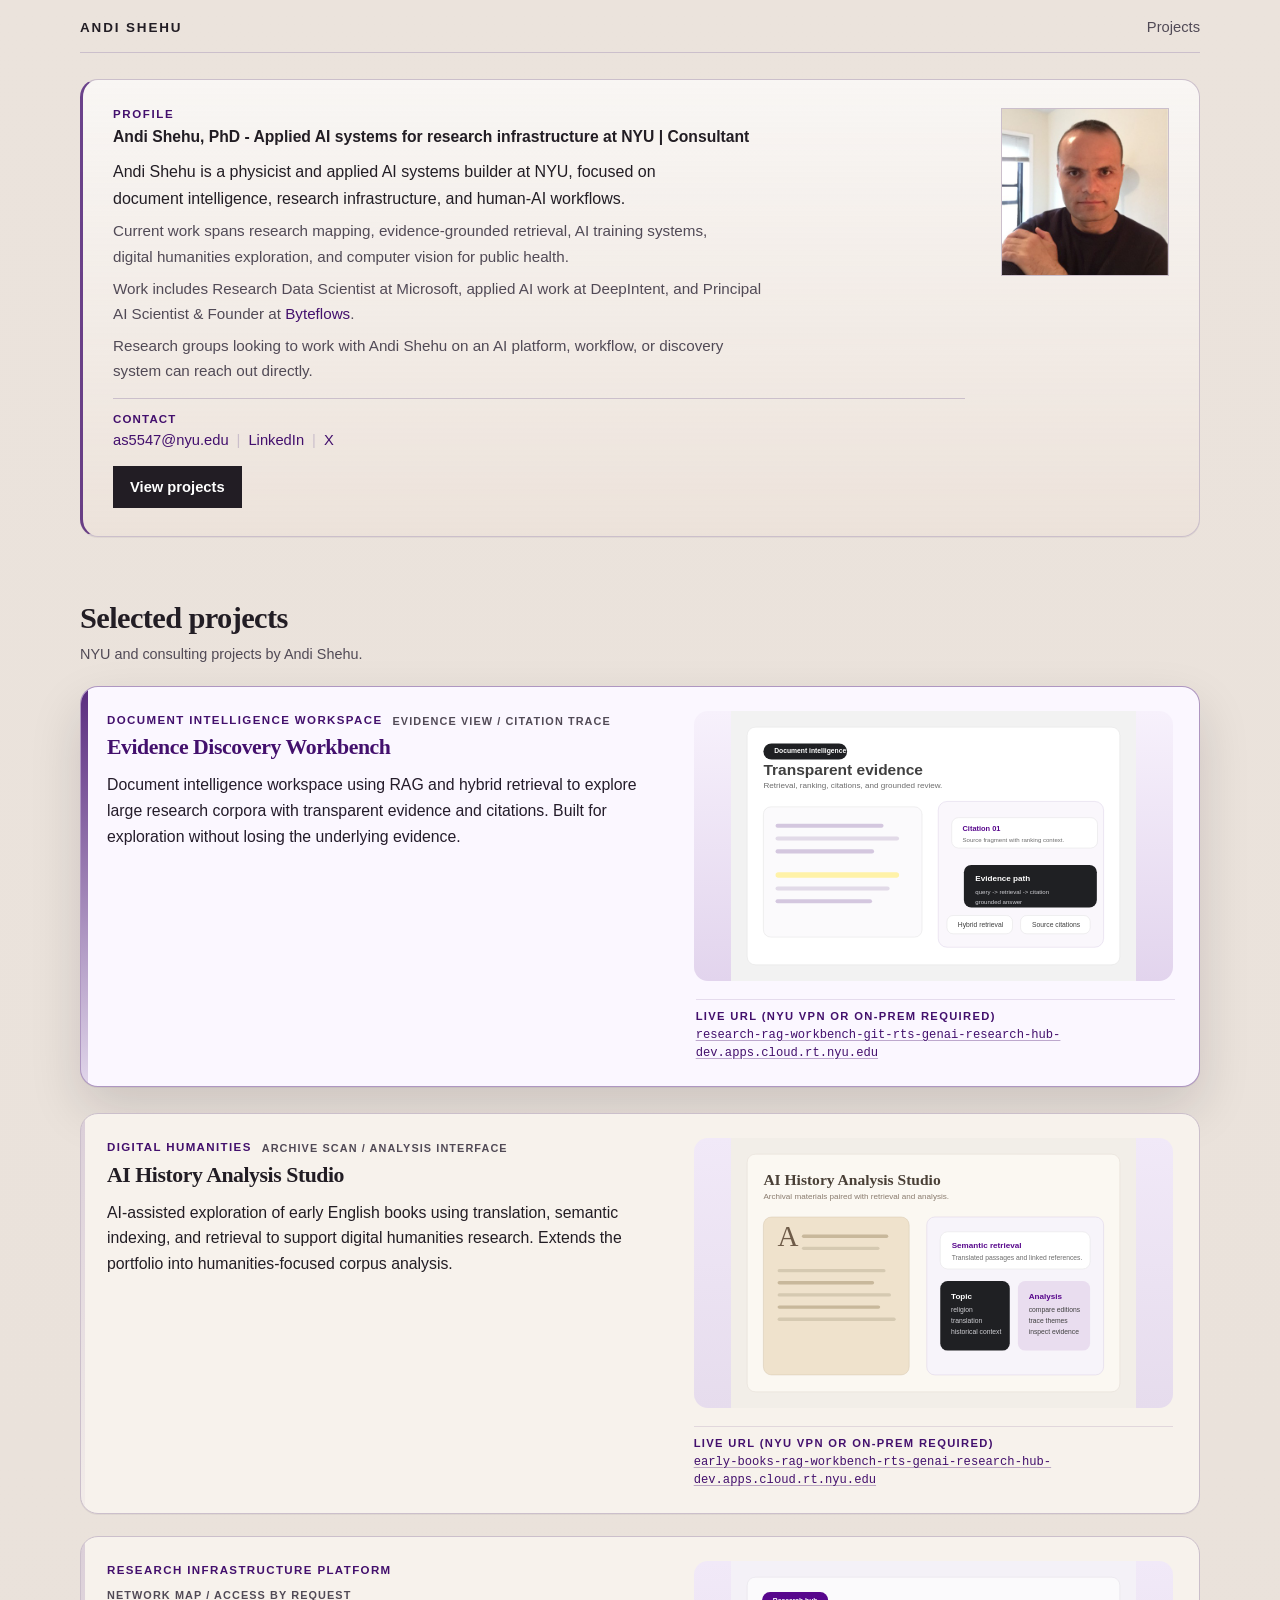
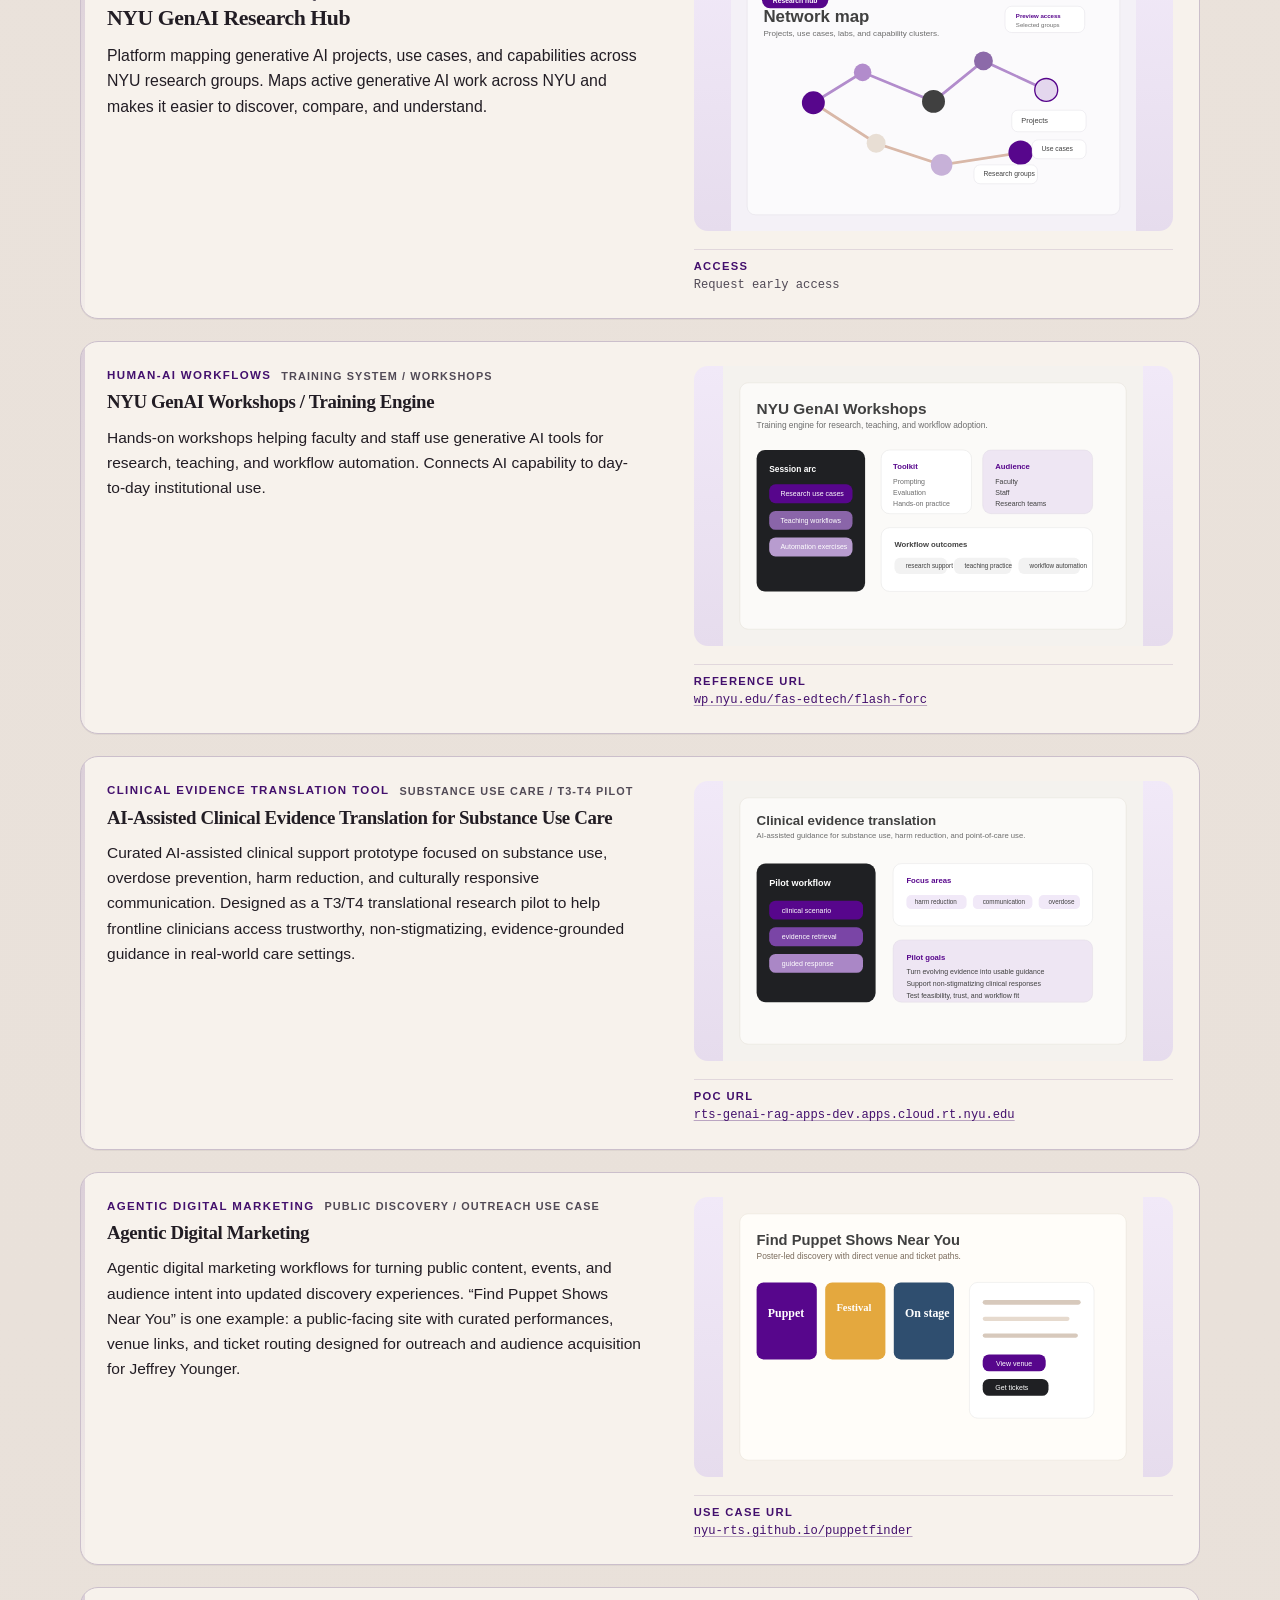
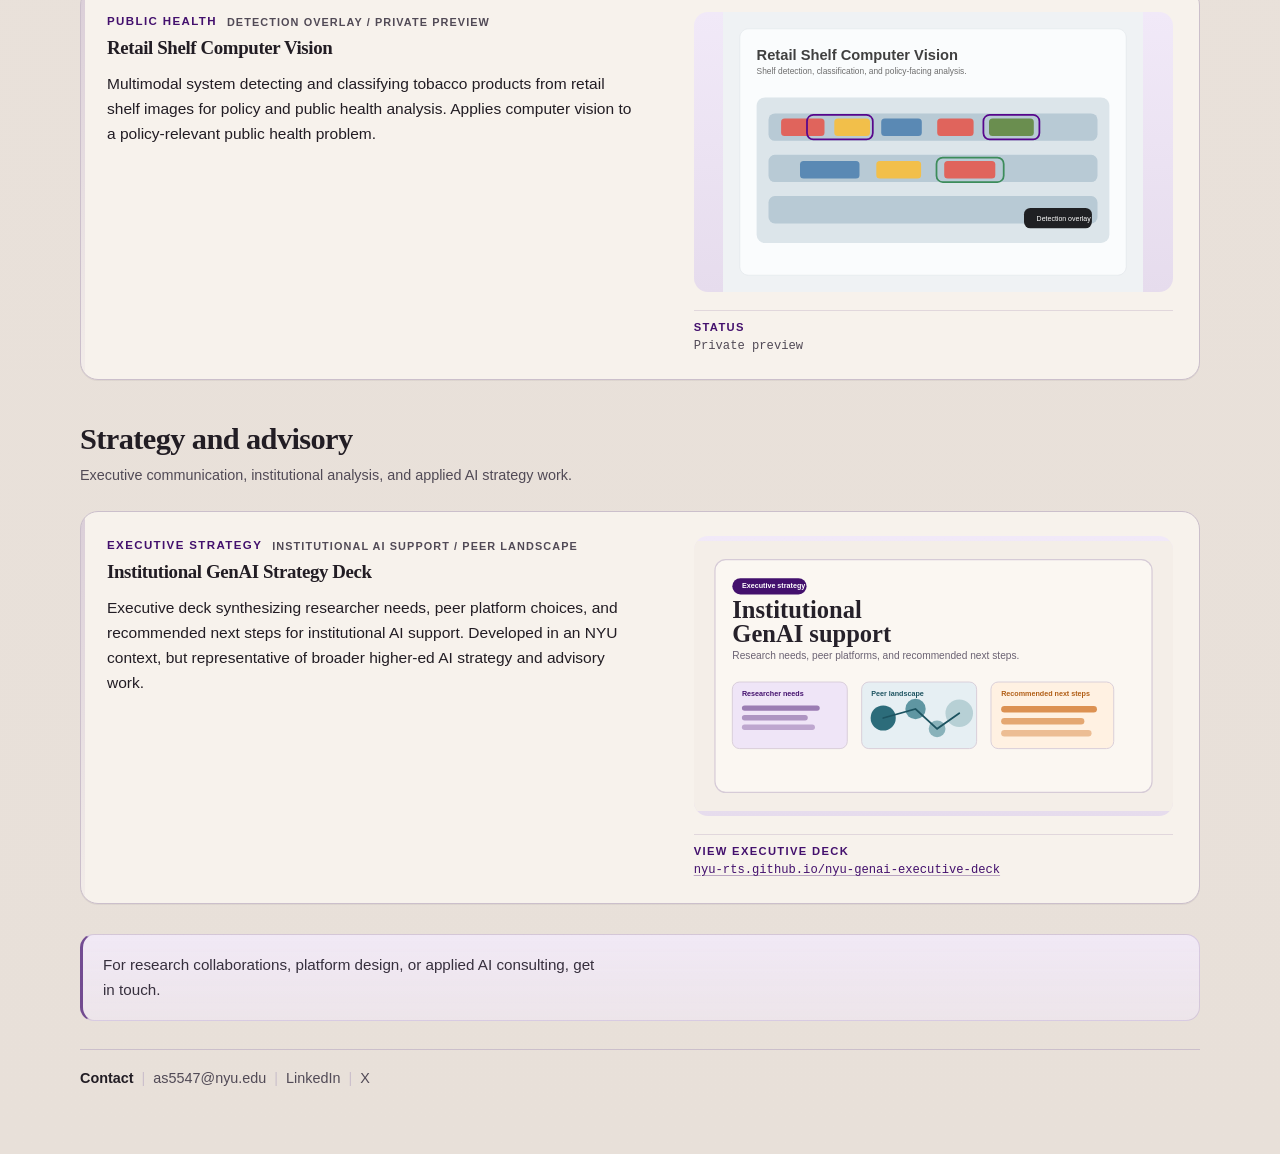
==== index.html @ 892af913 "Shorten clinical evidence project title" ====
<!DOCTYPE html>
<html lang="en">
  <head>
    <meta charset="UTF-8" />
    <meta name="viewport" content="width=device-width, initial-scale=1.0" />
    <title>Andi Shehu, PhD | NYU Applied AI Systems and Research Infrastructure</title>
    <meta name="author" content="Andi Shehu" />
    <meta name="robots" content="index,follow,max-image-preview:large" />
    <meta
      name="description"
      content="Andi Shehu, PhD is an applied AI systems builder at NYU. Explore Andi Shehu's work in research infrastructure, document intelligence, human-AI workflows, and AI consulting."
    />
    <link rel="canonical" href="https://nyu-rts.github.io/andi-shehu-portfolio/" />
    <meta property="og:type" content="website" />
    <meta property="og:site_name" content="Andi Shehu" />
    <meta
      property="og:title"
      content="Andi Shehu, PhD | NYU Applied AI Systems and Research Infrastructure"
    />
    <meta
      property="og:description"
      content="Andi Shehu's NYU applied AI work spans research infrastructure, document intelligence, research platforms, and human-AI workflows."
    />
    <meta property="og:url" content="https://nyu-rts.github.io/andi-shehu-portfolio/" />
    <meta
      property="og:image"
      content="https://nyu-rts.github.io/andi-shehu-portfolio/og-image.svg"
    />
    <meta
      property="og:image:alt"
      content="Andi Shehu, PhD portfolio and NYU applied AI systems profile"
    />
    <meta name="twitter:card" content="summary_large_image" />
    <meta
      name="twitter:title"
      content="Andi Shehu, PhD | NYU Applied AI Systems and Research Infrastructure"
    />
    <meta
      name="twitter:description"
      content="Andi Shehu's NYU applied AI work spans research infrastructure, document intelligence, research platforms, and human-AI workflows."
    />
    <meta
      name="twitter:image"
      content="https://nyu-rts.github.io/andi-shehu-portfolio/og-image.svg"
    />
    <meta name="twitter:creator" content="@andeon_x" />
    <meta name="theme-color" content="#57068c" />
    <link rel="me" href="https://www.linkedin.com/in/andi-shehu/" />
    <link rel="me" href="https://x.com/andeon_x" />
    <link rel="me" href="https://www.byteflows.com/" />
    <script type="application/ld+json">
      {
        "@context": "https://schema.org",
        "@graph": [
          {
            "@type": "WebSite",
            "@id": "https://nyu-rts.github.io/andi-shehu-portfolio/#website",
            "url": "https://nyu-rts.github.io/andi-shehu-portfolio/",
            "name": "Andi Shehu",
            "publisher": {
              "@id": "https://nyu-rts.github.io/andi-shehu-portfolio/#person"
            }
          },
          {
            "@type": "Person",
            "@id": "https://nyu-rts.github.io/andi-shehu-portfolio/#person",
            "name": "Andi Shehu",
            "alternateName": "Andi Shehu, PhD",
            "givenName": "Andi",
            "familyName": "Shehu",
            "honorificSuffix": "PhD",
            "url": "https://nyu-rts.github.io/andi-shehu-portfolio/",
            "image": "https://nyu-rts.github.io/andi-shehu-portfolio/ashehu_pic.jpeg",
            "email": "mailto:as5547@nyu.edu",
            "jobTitle": "Applied AI systems consultant",
            "description": "Andi Shehu is an applied AI systems builder at NYU working on document intelligence, research infrastructure, human-AI workflows, and consulting for research teams.",
            "affiliation": {
              "@type": "Organization",
              "name": "New York University",
              "url": "https://www.nyu.edu/"
            },
            "worksFor": {
              "@type": "Organization",
              "name": "Byteflows",
              "url": "https://www.byteflows.com/"
            },
            "sameAs": [
              "https://www.linkedin.com/in/andi-shehu/",
              "https://x.com/andeon_x",
              "https://www.byteflows.com/"
            ],
            "knowsAbout": [
              "Applied AI systems",
              "Document intelligence",
              "Research infrastructure",
              "Human-AI workflows",
              "Retrieval-augmented generation",
              "Computer vision"
            ]
          }
        ]
      }
    </script>
    <link rel="stylesheet" href="./styles.css" />
    <script src="./script.js" defer></script>
  </head>
  <body>
    <div class="page-shell">
      <header class="site-header">
        <a class="brand" href="#top">Andi Shehu</a>
        <nav class="site-nav" aria-label="Primary">
          <a href="#projects">Projects</a>
        </nav>
      </header>

      <main id="top">
        <section class="intro">
          <div class="intro-layout">
            <div class="hero-copy">
              <p class="intro-kicker">Profile</p>
              <h1 class="page-name">Andi Shehu, PhD - Applied AI systems for research infrastructure at NYU | Consultant</h1>
              <p class="hero-text">
                Andi Shehu is a physicist and applied AI systems builder at
                NYU, focused on document intelligence, research infrastructure,
                and human-AI workflows.
              </p>
              <p class="hero-note">
                Current work spans research mapping, evidence-grounded
                retrieval, AI training systems, digital humanities exploration,
                and computer vision for public health.
              </p>
              <p class="hero-note hero-note-extended">
                Work includes Research Data Scientist at Microsoft, applied AI
                work at DeepIntent, and Principal AI Scientist & Founder at
                <a href="https://www.byteflows.com/" target="_blank" rel="noreferrer"
                  >Byteflows</a
                >.
              </p>
              <p class="hero-note hero-note-extended">
                Research groups looking to work with Andi Shehu on an AI
                platform, workflow, or discovery system can reach out directly.
              </p>
              <div class="contact-block">
                <p class="contact-label">Contact</p>
                <p class="contact-line">
                  <a href="mailto:as5547@nyu.edu">as5547@nyu.edu</a>
                  <span class="contact-separator">|</span>
                  <a href="https://www.linkedin.com/in/andi-shehu/" target="_blank" rel="noreferrer"
                    >LinkedIn</a
                  >
                  <span class="contact-separator">|</span>
                  <a href="https://x.com/andeon_x" target="_blank" rel="noreferrer">X</a>
                </p>
              </div>
              <div class="hero-actions">
                <a class="button button-primary" href="#projects">View projects</a>
              </div>
            </div>

            <figure class="intro-media">
              <img class="headshot" src="./ashehu_pic.jpeg" alt="Portrait of Andi Shehu" />
            </figure>
          </div>
        </section>

        <section class="section" id="projects">
          <div class="section-heading">
            <h2 class="section-title">Selected projects</h2>
            <p class="section-note">
              NYU and consulting projects by Andi Shehu.
            </p>
          </div>

          <div class="project-showcase">
            <article class="project-card project-card-featured">
              <figure class="project-media">
                <img
                  src="./project-visuals/evidence-workbench.svg?v=2"
                  alt="Abstract citation and evidence interface representing the Evidence Discovery Workbench"
                />
              </figure>
              <div class="project-copy">
                <div class="project-meta">
                  <div class="project-meta-line">
                    <p class="project-type">Document intelligence workspace</p>
                    <p class="project-visual-label">Evidence view / citation trace</p>
                  </div>
                  <h3 class="project-name">Evidence Discovery Workbench</h3>
                </div>
                <div class="project-content">
                  <p class="project-summary">
                    Document intelligence workspace using RAG and hybrid retrieval
                    to explore large research corpora with transparent evidence
                    and citations. Built for exploration without losing the
                    underlying evidence.
                  </p>
                </div>
              </div>
              <div class="project-links">
                <p class="project-url-label">Live URL (NYU VPN or on-prem required)</p>
                <a
                  class="project-url"
                  href="https://research-rag-workbench-git-rts-genai-research-hub-dev.apps.cloud.rt.nyu.edu/"
                  target="_blank"
                  rel="noreferrer"
                  >research-rag-workbench-git-rts-genai-research-hub-dev.apps.cloud.rt.nyu.edu</a
                >
              </div>
            </article>

            <article class="project-card project-card-featured">
              <figure class="project-media">
                <img
                  src="./project-visuals/history-analysis.svg"
                  alt="Abstract archival page and analysis interface representing the AI History Analysis Studio"
                />
              </figure>
              <div class="project-copy">
                <div class="project-meta">
                  <div class="project-meta-line">
                    <p class="project-type">Digital humanities</p>
                    <p class="project-visual-label">Archive scan / analysis interface</p>
                  </div>
                  <h3 class="project-name">AI History Analysis Studio</h3>
                </div>
                <div class="project-content">
                  <p class="project-summary">
                    AI-assisted exploration of early English books using
                    translation, semantic indexing, and retrieval to support
                    digital humanities research. Extends the portfolio into
                    humanities-focused corpus analysis.
                  </p>
                </div>
              </div>
              <div class="project-links">
                <p class="project-url-label">Live URL (NYU VPN or on-prem required)</p>
                <a
                  class="project-url"
                  href="https://early-books-rag-workbench-rts-genai-research-hub-dev.apps.cloud.rt.nyu.edu/"
                  target="_blank"
                  rel="noreferrer"
                  >early-books-rag-workbench-rts-genai-research-hub-dev.apps.cloud.rt.nyu.edu</a
                >
              </div>
            </article>

            <article class="project-card project-card-featured">
              <figure class="project-media">
                <img
                  src="./project-visuals/genai-hub.svg?v=3"
                  alt="Abstract network map representing the NYU GenAI Research Hub"
                />
              </figure>
              <div class="project-copy">
                <div class="project-meta">
                  <div class="project-meta-line">
                    <p class="project-type">Research infrastructure platform</p>
                    <p class="project-visual-label">Network map / access by request</p>
                  </div>
                  <h3 class="project-name">NYU GenAI Research Hub</h3>
                </div>
                <div class="project-content">
                  <p class="project-summary">
                    Platform mapping generative AI projects, use cases, and
                    capabilities across NYU research groups. Maps active
                    generative AI work across NYU and makes it easier to
                    discover, compare, and understand.
                  </p>
                </div>
              </div>
              <div class="project-links">
                <p class="project-url-label">Access</p>
                <span class="project-url project-url-muted">Request early access</span>
              </div>
            </article>
          </div>

          <div class="project-list-secondary">
            <article class="project-card project-card-secondary">
              <figure class="project-media">
                <img
                  src="./project-visuals/workshops-training.svg"
                  alt="Abstract workshop planning board representing the NYU GenAI Workshops and Training Engine"
                />
              </figure>
              <div class="project-copy">
                <div class="project-meta">
                  <div class="project-meta-line">
                    <p class="project-type">Human-AI workflows</p>
                    <p class="project-visual-label">Training system / workshops</p>
                  </div>
                  <h3 class="project-name">NYU GenAI Workshops / Training Engine</h3>
                </div>
                <div class="project-content">
                  <p class="project-summary">
                    Hands-on workshops helping faculty and staff use generative AI
                    tools for research, teaching, and workflow automation.
                    Connects AI capability to day-to-day institutional use.
                  </p>
                </div>
              </div>
              <div class="project-links">
                <p class="project-url-label">Reference URL</p>
                <a
                  class="project-url"
                  href="https://wp.nyu.edu/fas-edtech/2024/11/flash-forc-a-one-day-gen-ai-skills-opportunity-in-jterm/"
                  target="_blank"
                  rel="noreferrer"
                  >wp.nyu.edu/fas-edtech/flash-forc</a
                >
              </div>
            </article>

            <article class="project-card project-card-secondary">
              <figure class="project-media">
                <img
                  src="./project-visuals/rag-apps-poc.svg?v=2"
                  alt="Abstract clinical evidence translation interface representing an AI-assisted substance use care proof of concept"
                />
              </figure>
              <div class="project-copy">
                <div class="project-meta">
                  <div class="project-meta-line">
                    <p class="project-type">Clinical evidence translation tool</p>
                    <p class="project-visual-label">Substance use care / T3-T4 pilot</p>
                  </div>
                  <h3 class="project-name">
                    AI-Assisted Clinical Evidence Translation for Substance Use Care
                  </h3>
                </div>
                <div class="project-content">
                  <p class="project-summary">
                    Curated AI-assisted clinical support prototype focused on
                    substance use, overdose prevention, harm reduction, and
                    culturally responsive communication. Designed as a T3/T4
                    translational research pilot to help frontline clinicians
                    access trustworthy, non-stigmatizing, evidence-grounded
                    guidance in real-world care settings.
                  </p>
                </div>
              </div>
              <div class="project-links">
                <p class="project-url-label">POC URL</p>
                <a
                  class="project-url"
                  href="https://rts-genai-rag-apps-dev-rts-genai-rag-apps-dev.apps.cloud.rt.nyu.edu/"
                  target="_blank"
                  rel="noreferrer"
                  >rts-genai-rag-apps-dev.apps.cloud.rt.nyu.edu</a
                >
              </div>
            </article>

            <article class="project-card project-card-secondary">
              <figure class="project-media">
                <img
                  src="./project-visuals/puppetfinder.svg"
                  alt="Abstract listing and poster layout representing an agentic digital marketing use case"
                />
              </figure>
              <div class="project-copy">
                <div class="project-meta">
                  <div class="project-meta-line">
                    <p class="project-type">Agentic digital marketing</p>
                    <p class="project-visual-label">Public discovery / outreach use case</p>
                  </div>
                  <h3 class="project-name">Agentic Digital Marketing</h3>
                </div>
                <div class="project-content">
                  <p class="project-summary">
                    Agentic digital marketing workflows for turning public
                    content, events, and audience intent into updated
                    discovery experiences. &ldquo;Find Puppet Shows Near You&rdquo; is one
                    example: a public-facing site with curated performances,
                    venue links, and ticket routing designed for outreach and
                    audience acquisition for Jeffrey Younger.
                  </p>
                </div>
              </div>
              <div class="project-links">
                <p class="project-url-label">Use case URL</p>
                <a
                  class="project-url"
                  href="https://nyu-rts.github.io/puppetfinder/"
                  target="_blank"
                  rel="noreferrer"
                  >nyu-rts.github.io/puppetfinder</a
                >
              </div>
            </article>

            <article class="project-card project-card-secondary">
              <figure class="project-media">
                <img
                  src="./project-visuals/retail-cv.svg"
                  alt="Abstract detection overlay representing the Retail Shelf Computer Vision project"
                />
              </figure>
              <div class="project-copy">
                <div class="project-meta">
                  <div class="project-meta-line">
                    <p class="project-type">Public health</p>
                    <p class="project-visual-label">Detection overlay / private preview</p>
                  </div>
                  <h3 class="project-name">Retail Shelf Computer Vision</h3>
                </div>
                <div class="project-content">
                  <p class="project-summary">
                    Multimodal system detecting and classifying tobacco products
                    from retail shelf images for policy and public health analysis.
                    Applies computer vision to a policy-relevant public health
                    problem.
                  </p>
                </div>
              </div>
              <div class="project-links">
                <p class="project-url-label">Status</p>
                <span class="project-url project-url-muted">Private preview</span>
              </div>
            </article>
          </div>
        </section>

        <section class="section" id="strategy">
          <div class="section-heading">
            <h2 class="section-title">Strategy and advisory</h2>
            <p class="section-note">
              Executive communication, institutional analysis, and applied AI strategy work.
            </p>
          </div>

          <div class="project-list-secondary">
            <article class="project-card project-card-secondary">
              <figure class="project-media">
                <img
                  src="./project-visuals/executive-deck.svg"
                  alt="Abstract executive presentation layout representing an institutional GenAI strategy deck"
                />
              </figure>
              <div class="project-copy">
                <div class="project-meta">
                  <div class="project-meta-line">
                    <p class="project-type">Executive strategy</p>
                    <p class="project-visual-label">Institutional AI support / peer landscape</p>
                  </div>
                  <h3 class="project-name">Institutional GenAI Strategy Deck</h3>
                </div>
                <div class="project-content">
                  <p class="project-summary">
                    Executive deck synthesizing researcher needs, peer platform
                    choices, and recommended next steps for institutional AI
                    support. Developed in an NYU context, but representative of
                    broader higher-ed AI strategy and advisory work.
                  </p>
                </div>
              </div>
              <div class="project-links">
                <p class="project-url-label">View executive deck</p>
                <a
                  class="project-url"
                  href="https://nyu-rts.github.io/nyu-genai-executive-deck/"
                  target="_blank"
                  rel="noreferrer"
                  >nyu-rts.github.io/nyu-genai-executive-deck</a
                >
              </div>
            </article>
          </div>
        </section>

        <section class="closing-note" aria-label="Closing note">
          <p class="closing-line">
            For research collaborations, platform design, or applied AI consulting, get in touch.
          </p>
        </section>

        <footer class="site-footer">
          <p class="footer-line">
            <span class="footer-label">Contact</span>
            <span class="contact-separator">|</span>
            <a href="mailto:as5547@nyu.edu">as5547@nyu.edu</a>
            <span class="contact-separator">|</span>
            <a href="https://www.linkedin.com/in/andi-shehu/" target="_blank" rel="noreferrer"
              >LinkedIn</a
            >
            <span class="contact-separator">|</span>
            <a href="https://x.com/andeon_x" target="_blank" rel="noreferrer">X</a>
          </p>
        </footer>
      </main>
    </div>
  </body>
</html>
---- styles.css ----
:root {
  --bg: #e8e0d9;
  --surface: #f7f2ec;
  --surface-soft: #ece2da;
  --text: #221d24;
  --muted: #514a56;
  --line: #cbbfcb;
  --accent: #43106d;
  --accent-soft: #e7dbf2;
  --accent-wash: #f1e9f8;
  --shadow-soft: 0 1px 0 rgba(22, 16, 28, 0.05);
  --radius-lg: 18px;
  --radius-md: 14px;
  --space-1: 6px;
  --space-2: 10px;
  --space-3: 14px;
  --space-4: 18px;
  --space-5: 24px;
  --space-6: 32px;
  --content-width: 1120px;
}

* {
  box-sizing: border-box;
}

html {
  scroll-behavior: smooth;
}

body {
  margin: 0;
  min-height: 100vh;
  color: var(--text);
  background: linear-gradient(180deg, #ebe3dc 0%, var(--bg) 100%);
  font-family: "Avenir Next", "Helvetica Neue", "Segoe UI", sans-serif;
}

a {
  color: inherit;
}

.page-shell {
  width: min(calc(100% - 48px), var(--content-width));
  margin: 0 auto 64px;
}

.site-header {
  display: flex;
  align-items: center;
  justify-content: space-between;
  gap: 16px;
  padding: 18px 0 16px;
  border-bottom: 1px solid var(--line);
}

.brand,
.site-nav a,
.button,
.project-url {
  text-decoration: none;
}

.brand {
  font-size: 0.84rem;
  font-weight: 700;
  letter-spacing: 0.14em;
  text-transform: uppercase;
}

.site-nav a {
  color: var(--muted);
  font-size: 0.92rem;
}

.intro {
  padding: 26px 0 22px;
}

.intro-layout {
  display: grid;
  grid-template-columns: minmax(0, 1fr) auto;
  gap: 36px;
  align-items: start;
  padding: 28px 30px;
  background: linear-gradient(180deg, rgba(255, 255, 255, 0.68), var(--surface-soft));
  border: 1px solid var(--line);
  border-left: 3px solid rgba(67, 16, 109, 0.78);
  border-radius: var(--radius-lg);
  box-shadow: var(--shadow-soft);
}

.hero-copy {
  display: grid;
  max-width: none;
  gap: 0;
}

.intro-media {
  margin: 0;
}

.headshot {
  display: block;
  width: 168px;
  height: auto;
  border-radius: 0;
  border: 1px solid var(--line);
  background: transparent;
}

.intro-kicker {
  margin: 0 0 var(--space-1);
  color: var(--accent);
  font-size: 0.72rem;
  font-weight: 700;
  letter-spacing: 0.14em;
  text-transform: uppercase;
}

h1,
h2,
h3,
h4 {
  margin: 0;
  font-family: "Iowan Old Style", Georgia, "Times New Roman", serif;
  font-weight: 700;
  letter-spacing: -0.02em;
}

.page-name {
  color: var(--text);
  font-family: "Avenir Next", "Helvetica Neue", "Segoe UI", sans-serif;
  font-size: 0.98rem;
  font-weight: 600;
  letter-spacing: 0;
  line-height: 1.45;
  max-width: 92ch;
}

h2 {
  max-width: none;
  font-size: clamp(1.58rem, 2.2vw, 1.92rem);
  line-height: 1.15;
}

h3 {
  font-size: 1.32rem;
  line-height: 1.14;
}

h4 {
  font-size: 1.22rem;
  line-height: 1.22;
}

.hero-text,
.hero-note,
.project-summary,
.project-note,
.site-footer p,
.project-type {
  color: var(--muted);
  line-height: 1.68;
}

.hero-text {
  max-width: 68ch;
  margin: var(--space-2) 0 0;
  color: var(--text);
  font-size: 1rem;
}

.hero-note {
  max-width: 74ch;
  margin: var(--space-1) 0 0;
  font-size: 0.95rem;
}

.hero-note a,
.contact-line a {
  color: var(--accent);
  text-decoration: none;
}

.hero-note a:hover,
.contact-line a:hover {
  color: var(--text);
  text-decoration: underline;
  text-underline-offset: 0.18em;
}

.hero-note-extended {
  max-width: 78ch;
}

.contact-block {
  display: grid;
  gap: 4px;
  margin-top: var(--space-3);
  padding-top: var(--space-3);
  border-top: 1px solid var(--line);
}

.contact-label {
  margin: 0;
  color: var(--accent);
  font-size: 0.72rem;
  font-weight: 700;
  letter-spacing: 0.1em;
  text-transform: uppercase;
}

.contact-line {
  display: flex;
  flex-wrap: wrap;
  gap: 8px;
  align-items: center;
  margin: 0;
  color: var(--muted);
  font-size: 0.92rem;
  line-height: 1.6;
}

.contact-separator {
  color: var(--line);
}

.hero-actions {
  display: flex;
  flex-wrap: wrap;
  gap: var(--space-2);
  margin-top: var(--space-3);
}

.button {
  display: inline-flex;
  align-items: center;
  justify-content: center;
  min-height: 42px;
  padding: 0 16px;
  border: 1px solid var(--line);
  background: transparent;
  font-size: 0.92rem;
  font-weight: 600;
  transition: background-color 120ms ease, color 120ms ease, border-color 120ms ease;
}

.button-primary {
  color: #ffffff;
  background: var(--text);
  border-color: var(--text);
}

.button-secondary {
  background: transparent;
}

.button:hover {
  border-color: var(--accent);
}

.button-secondary:hover {
  background: rgba(255, 255, 255, 0.6);
}

.section {
  padding-top: 42px;
}

.section-heading {
  display: grid;
  gap: 6px;
  margin-bottom: 24px;
}

.section-title {
  font-size: clamp(1.5rem, 2.6vw, 1.9rem);
  line-height: 1.18;
}

.section-note {
  margin: 0;
  color: var(--muted);
  font-size: 0.9rem;
  line-height: 1.6;
}

.project-showcase,
.project-list-secondary {
  display: grid;
  gap: 22px;
}

.project-list-secondary {
  margin-top: 22px;
}

.project-card {
  position: relative;
  display: grid;
  gap: 14px;
  padding: 24px;
  min-width: 0;
  overflow: hidden;
  background: var(--surface);
  border: 1px solid var(--line);
  border-radius: var(--radius-lg);
  box-shadow: var(--shadow-soft);
  transition:
    transform 180ms ease,
    border-color 220ms ease,
    box-shadow 220ms ease,
    background-color 220ms ease;
}

.project-card::before {
  content: "";
  position: absolute;
  inset: 0 auto 0 0;
  width: 4px;
  background: linear-gradient(180deg, rgba(67, 16, 109, 0.88), rgba(67, 16, 109, 0.14));
  opacity: 0.18;
  transition: opacity 220ms ease, transform 220ms ease, width 220ms ease;
}

.project-card.is-active {
  background: #faf6fd;
  border-color: rgba(67, 16, 109, 0.26);
  box-shadow:
    0 10px 22px rgba(22, 16, 28, 0.06),
    0 1px 0 rgba(22, 16, 28, 0.05);
}

.project-card.is-active::before {
  opacity: 0.7;
  width: 6px;
}

.project-card.is-active .project-name {
  color: #301740;
}

.project-card.is-active .project-type,
.project-card.is-active .project-url-label {
  color: var(--accent);
}

.project-card.is-active .project-media {
  background: #e6d8f1;
}

.project-card.is-active .project-media img {
  background: linear-gradient(180deg, #f7f1fc, #e2d4ed);
}

.project-card-featured {
  grid-template-columns: 1fr;
}

.project-card-secondary {
  grid-template-columns: 1fr;
}

.project-media {
  display: grid;
  margin: 0;
  order: 2;
  min-width: 0;
  align-items: center;
  justify-items: center;
  background: var(--surface-soft);
  border-radius: var(--radius-md);
  overflow: hidden;
}

.project-media img {
  display: block;
  width: 100%;
  height: auto;
  aspect-ratio: 16 / 9;
  object-fit: contain;
  object-position: center;
  background: linear-gradient(180deg, var(--accent-wash), #e6dced);
}

.project-copy {
  display: grid;
  align-content: start;
  gap: 12px;
  min-width: 0;
  padding: 0;
}

.project-card-featured .project-copy {
  padding: 0;
}

.project-meta {
  display: grid;
  gap: 6px;
  min-width: 0;
  align-content: start;
}

.project-meta-line {
  display: flex;
  flex-wrap: wrap;
  gap: 8px 10px;
  align-items: center;
  min-width: 0;
}

.project-type {
  margin: 0;
  color: var(--accent);
  font-size: 0.72rem;
  font-weight: 700;
  letter-spacing: 0.12em;
  text-transform: uppercase;
}

.project-visual-label {
  margin: 0;
  color: var(--muted);
  font-size: 0.68rem;
  font-weight: 600;
  letter-spacing: 0.1em;
  text-transform: uppercase;
}

.project-card-featured .project-name {
  font-size: clamp(1.34rem, 1.7vw, 1.56rem);
  line-height: 1.1;
}

.project-card-secondary .project-name {
  font-size: 1.18rem;
  line-height: 1.14;
}

.project-content {
  display: grid;
  gap: 0;
  min-width: 0;
  max-width: none;
}

.project-summary {
  margin: 0;
  color: var(--text);
  font-size: 0.97rem;
  line-height: 1.62;
}

.project-card-featured .project-summary {
  font-size: 0.99rem;
}

.project-note {
  margin: 0;
  font-size: 0.94rem;
  max-width: 70ch;
}

.project-card-secondary .project-media img {
  aspect-ratio: 16 / 10;
}

.project-links {
  display: grid;
  gap: 4px;
  min-width: 0;
  order: 3;
  margin-top: 0;
  padding: 6px 0 0;
  background: transparent;
}

.project-url-label {
  margin: 0;
  color: var(--accent);
  font-size: 0.7rem;
  font-weight: 700;
  letter-spacing: 0.12em;
  text-transform: uppercase;
}

.project-url {
  display: block;
  max-width: 100%;
  color: var(--accent);
  font-family: "SFMono-Regular", Menlo, Consolas, monospace;
  font-size: 0.76rem;
  line-height: 1.5;
  overflow-wrap: anywhere;
  word-break: break-word;
  text-decoration: underline;
  text-decoration-thickness: 1px;
  text-decoration-color: rgba(67, 16, 109, 0.34);
  text-underline-offset: 0.18em;
}

.project-url:hover {
  color: var(--text);
}

.project-url-muted {
  color: var(--muted);
  text-decoration: none;
}

.project-type,
.project-visual-label,
.project-name,
.project-summary,
.project-note {
  overflow-wrap: anywhere;
}

.closing-note {
  margin-top: 30px;
  padding: 18px 20px;
  background: linear-gradient(180deg, rgba(241, 233, 248, 0.9), rgba(241, 233, 248, 0.55));
  border: 1px solid rgba(67, 16, 109, 0.14);
  border-left: 3px solid rgba(67, 16, 109, 0.72);
  border-radius: var(--radius-md);
}

.closing-line {
  margin: 0;
  color: #362f3d;
  font-size: 0.95rem;
  line-height: 1.6;
  max-width: 60ch;
}

.site-footer {
  margin-top: 28px;
  padding-top: 16px;
  border-top: 1px solid var(--line);
}

.footer-line {
  display: flex;
  flex-wrap: wrap;
  gap: 8px;
  align-items: center;
  margin: 0;
  color: var(--muted);
  font-size: 0.9rem;
  line-height: 1.6;
}

.footer-line a {
  text-decoration: none;
}

.footer-line a:hover {
  color: var(--accent);
  text-decoration: underline;
  text-underline-offset: 0.18em;
}

.footer-label {
  color: var(--text);
  font-weight: 600;
}

@media (prefers-reduced-motion: reduce) {
  .project-card,
  .project-card::before {
    transition: none;
  }
}

@media (min-width: 900px) {
  .project-card {
    grid-template-columns: minmax(0, 1.08fr) minmax(320px, 0.92fr);
    grid-template-areas:
      "copy media"
      "copy links";
    gap: 18px 24px;
    padding: 24px 26px;
    align-items: start;
  }

  .project-copy {
    grid-area: copy;
    max-width: 60ch;
  }

  .project-media {
    grid-area: media;
    order: unset;
  }

  .project-media img {
    max-height: 320px;
  }

  .project-card-secondary .project-media img {
    max-height: 280px;
  }

  .project-links {
    grid-area: links;
    order: unset;
    align-content: start;
    padding-top: 10px;
    border-top: 1px solid rgba(67, 16, 109, 0.12);
  }

  .project-card.is-active {
    transform: translateY(-4px);
    background: #fbf7ff;
    border-color: rgba(67, 16, 109, 0.42);
    box-shadow:
      0 22px 52px rgba(22, 16, 28, 0.14),
      0 1px 0 rgba(22, 16, 28, 0.05);
  }

  .project-card.is-active::before {
    opacity: 1;
    width: 7px;
  }

  .project-card.is-active .project-name {
    color: var(--accent);
  }

  .project-card.is-active .project-summary {
    color: #241c2a;
  }

  .project-card.is-active .project-links {
    transform: translateX(2px);
  }
}

@media (max-width: 760px) {
  .intro-layout {
    grid-template-columns: 1fr;
    gap: 18px;
    padding: 22px 20px;
  }

  .headshot {
    width: 138px;
  }

  .project-card-featured,
  .project-card-secondary {
    grid-template-columns: 1fr;
  }

  .project-card {
    padding: 20px;
  }

  .project-card.is-active {
    transform: none;
    background: #f8f3fb;
    box-shadow:
      0 8px 18px rgba(22, 16, 28, 0.05),
      0 1px 0 rgba(22, 16, 28, 0.05);
  }

  .project-card.is-active::before {
    opacity: 0.56;
  }

  .project-copy {
    padding: 0;
  }

  .project-links {
    padding-top: 6px;
  }
}

@media (max-width: 640px) {
  .page-shell {
    width: min(calc(100% - 24px), var(--content-width));
  }

  .site-header {
    flex-direction: column;
    align-items: flex-start;
  }

  .intro {
    padding: 18px 0 16px;
  }

  .hero-actions {
    flex-direction: column;
    align-items: stretch;
  }

  .project-meta-line {
    gap: 6px 8px;
  }

  .closing-note {
    padding: 16px 18px;
  }

  .closing-line {
    font-size: 0.93rem;
  }
}
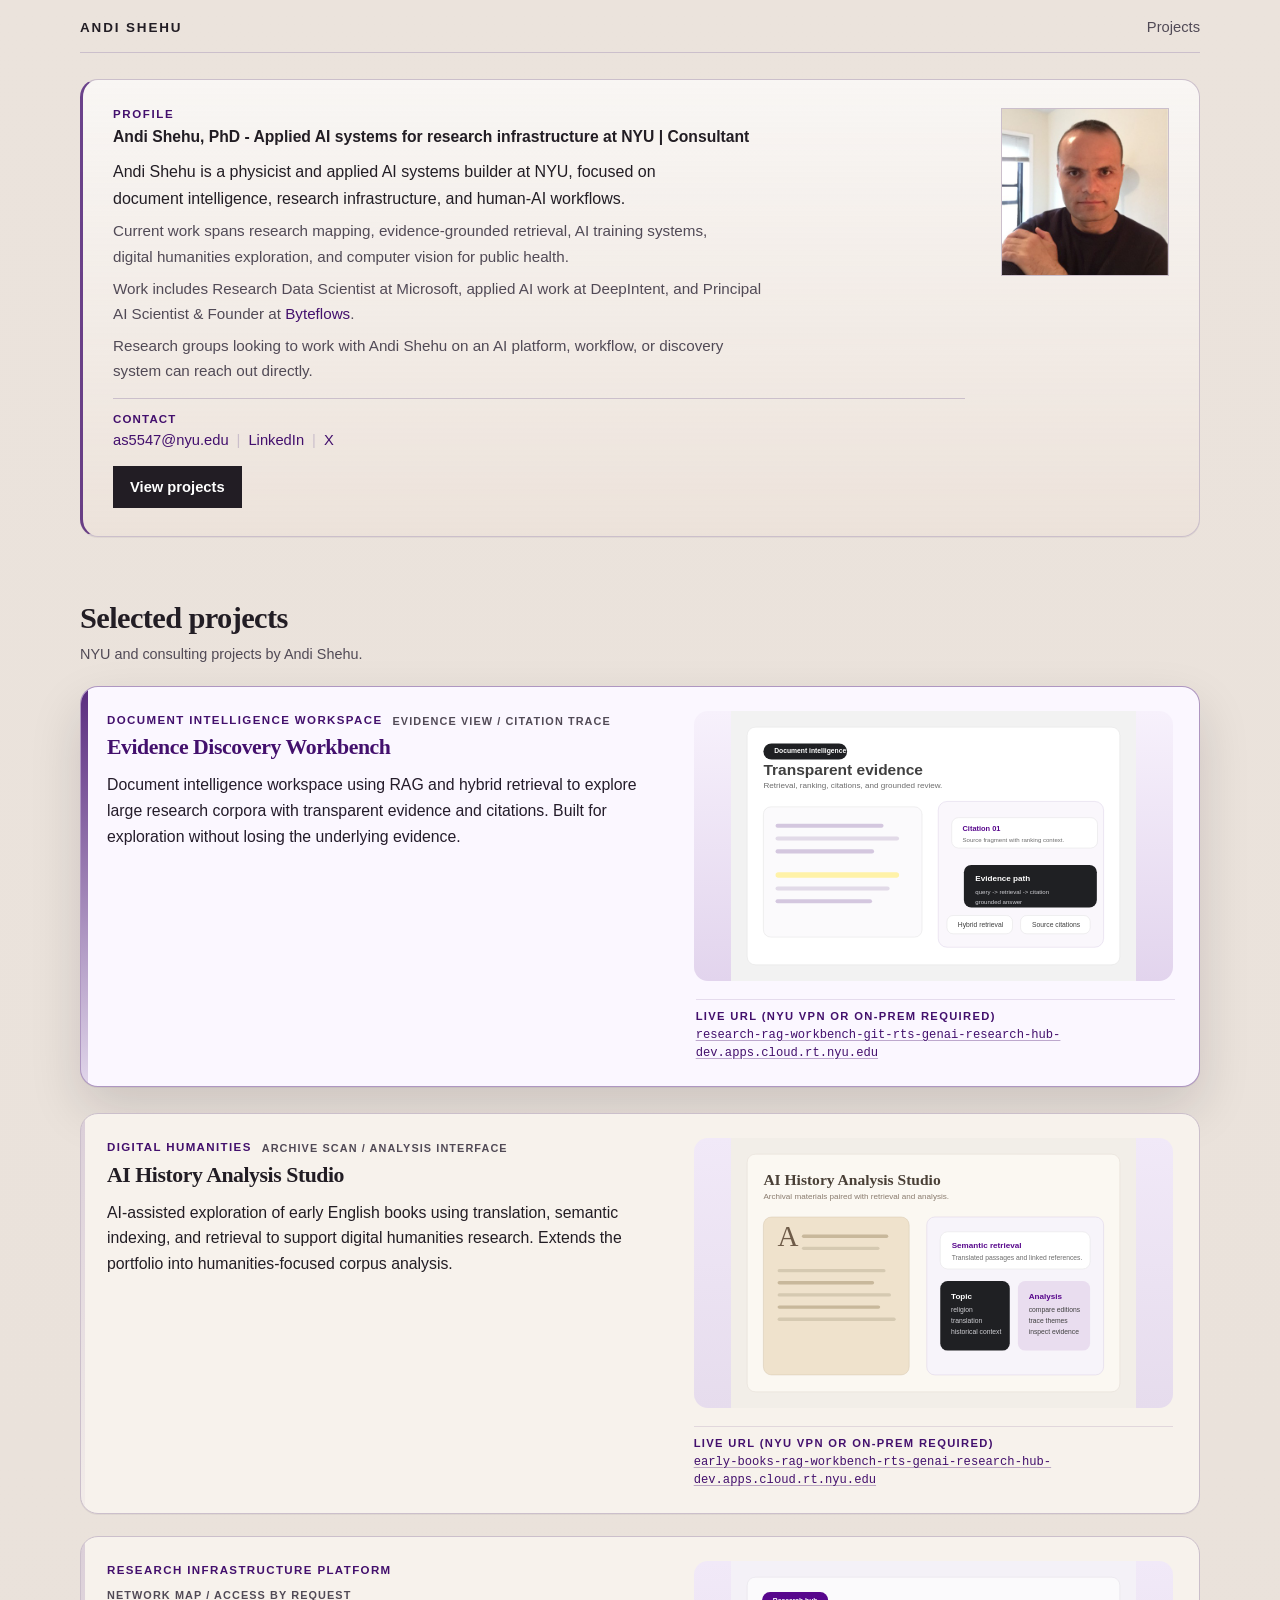
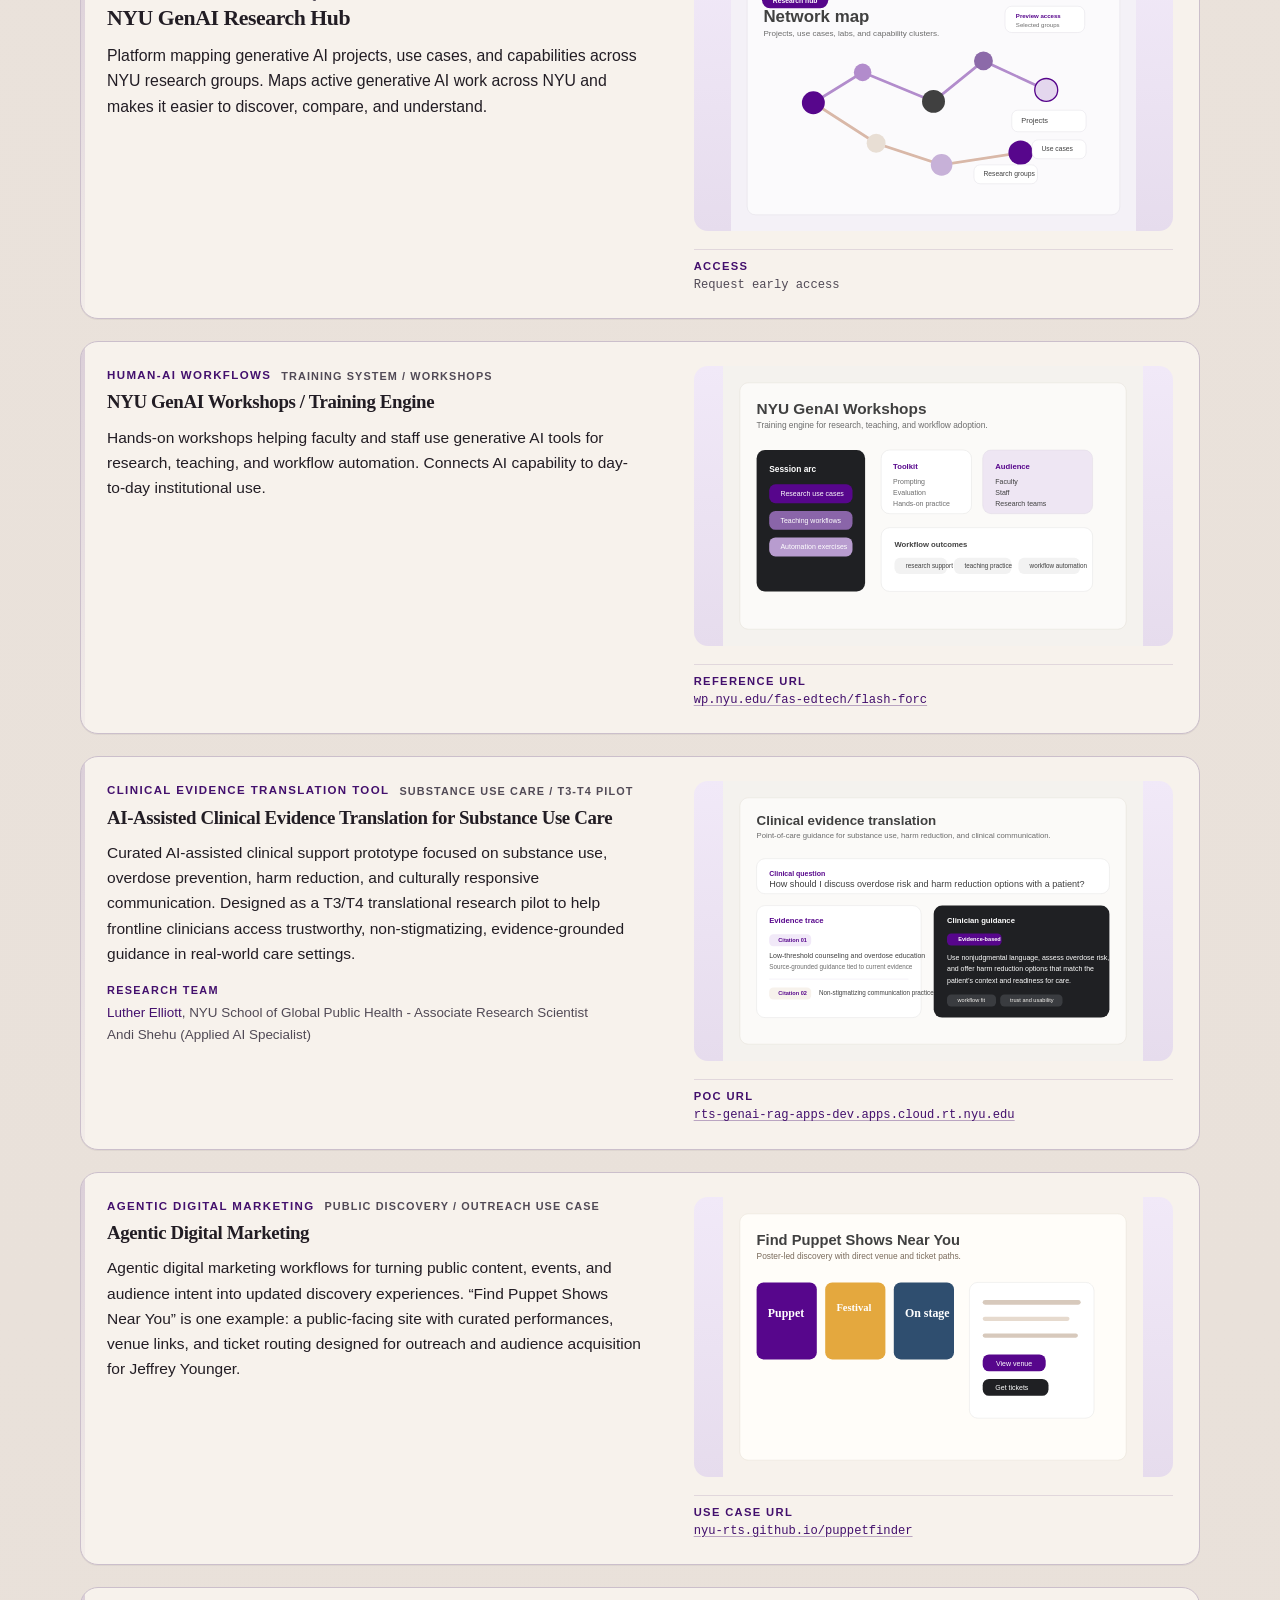
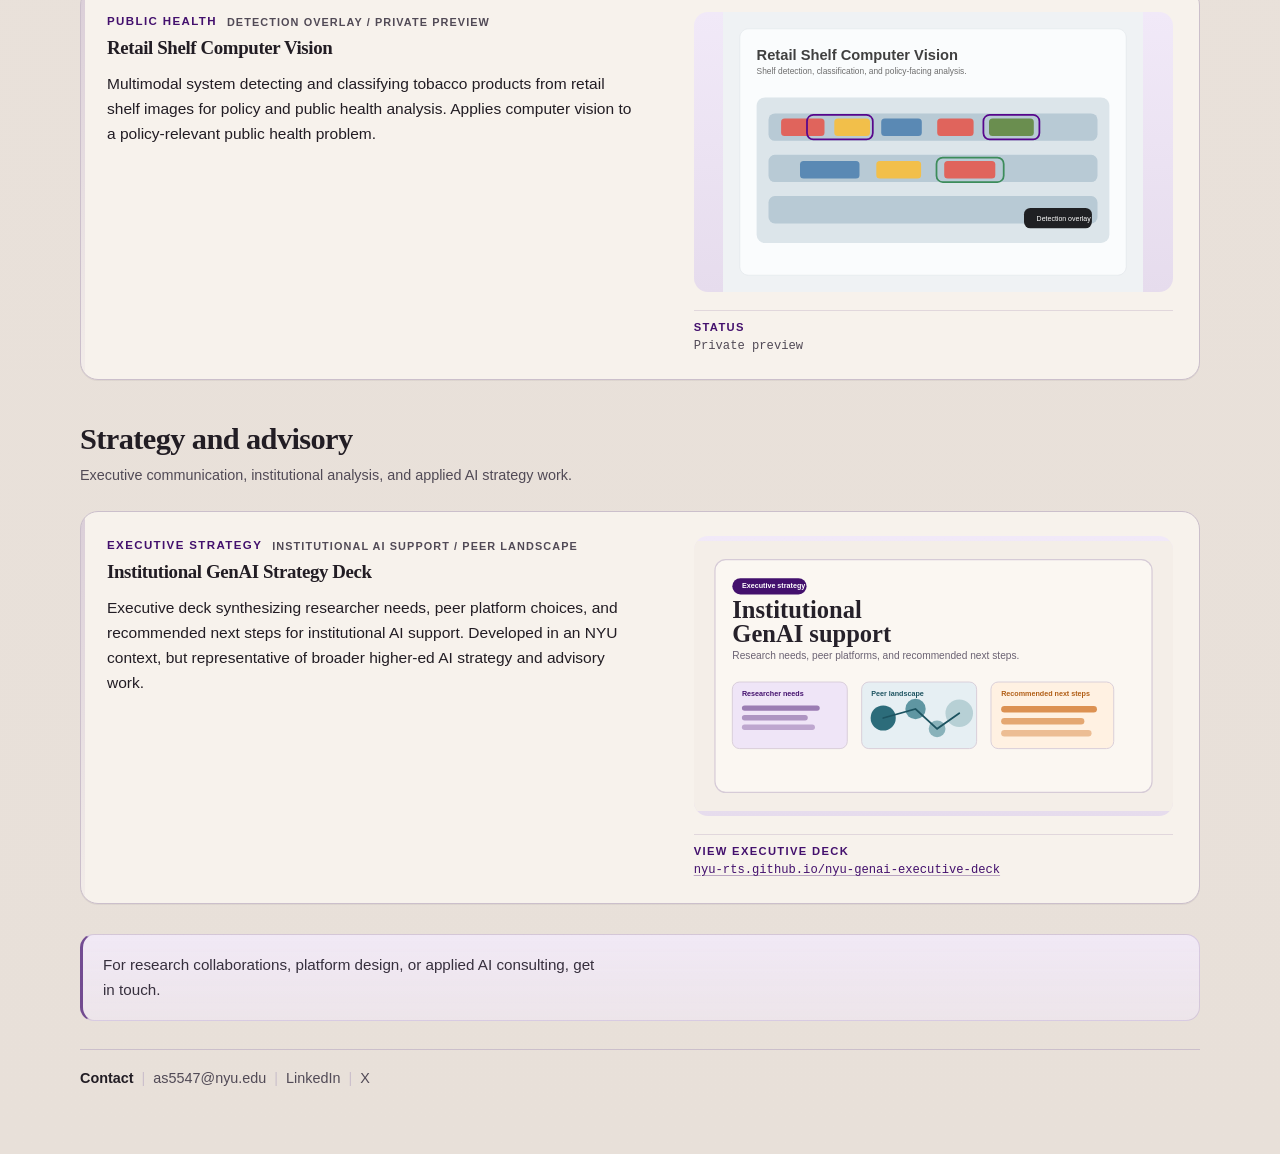
==== commit 69e99db7: "Add research team details to clinical project" ====
--- a/index.html
+++ b/index.html
@@ -337,6 +337,20 @@
                     access trustworthy, non-stigmatizing, evidence-grounded
                     guidance in real-world care settings.
                   </p>
+                  <div class="project-team">
+                    <p class="project-team-label">Research team</p>
+                    <p class="project-team-list">
+                      <a
+                        href="https://www.cduhr.org/profile/elliott-luther/"
+                        target="_blank"
+                        rel="noreferrer"
+                        >Luther Elliott</a
+                      >, NYU School of Global Public Health - Associate Research
+                      Scientist
+                      <br />
+                      Andi Shehu (Applied AI Specialist)
+                    </p>
+                  </div>
                 </div>
               </div>
               <div class="project-links">
--- a/styles.css
+++ b/styles.css
@@ -386,6 +386,7 @@
 
 .project-copy {
   display: grid;
+  grid-template-rows: auto 1fr;
   align-content: start;
   gap: 12px;
   min-width: 0;
@@ -440,9 +441,11 @@
 }
 
 .project-content {
-  display: grid;
+  display: flex;
+  flex-direction: column;
   gap: 0;
   min-width: 0;
+  min-height: 0;
   max-width: none;
 }
 
@@ -461,6 +464,38 @@
   margin: 0;
   font-size: 0.94rem;
   max-width: 70ch;
+}
+
+.project-team {
+  margin-top: auto;
+  padding-top: 18px;
+}
+
+.project-team-label {
+  margin: 0 0 6px;
+  color: var(--accent);
+  font-size: 0.68rem;
+  font-weight: 700;
+  letter-spacing: 0.12em;
+  text-transform: uppercase;
+}
+
+.project-team-list {
+  margin: 0;
+  color: var(--muted);
+  font-size: 0.84rem;
+  line-height: 1.62;
+}
+
+.project-team-list a {
+  color: var(--accent);
+  text-decoration: none;
+}
+
+.project-team-list a:hover {
+  color: var(--text);
+  text-decoration: underline;
+  text-underline-offset: 0.18em;
 }
 
 .project-card-secondary .project-media img {
@@ -514,7 +549,9 @@
 .project-visual-label,
 .project-name,
 .project-summary,
-.project-note {
+.project-note,
+.project-team-list,
+.project-team-label {
   overflow-wrap: anywhere;
 }
 
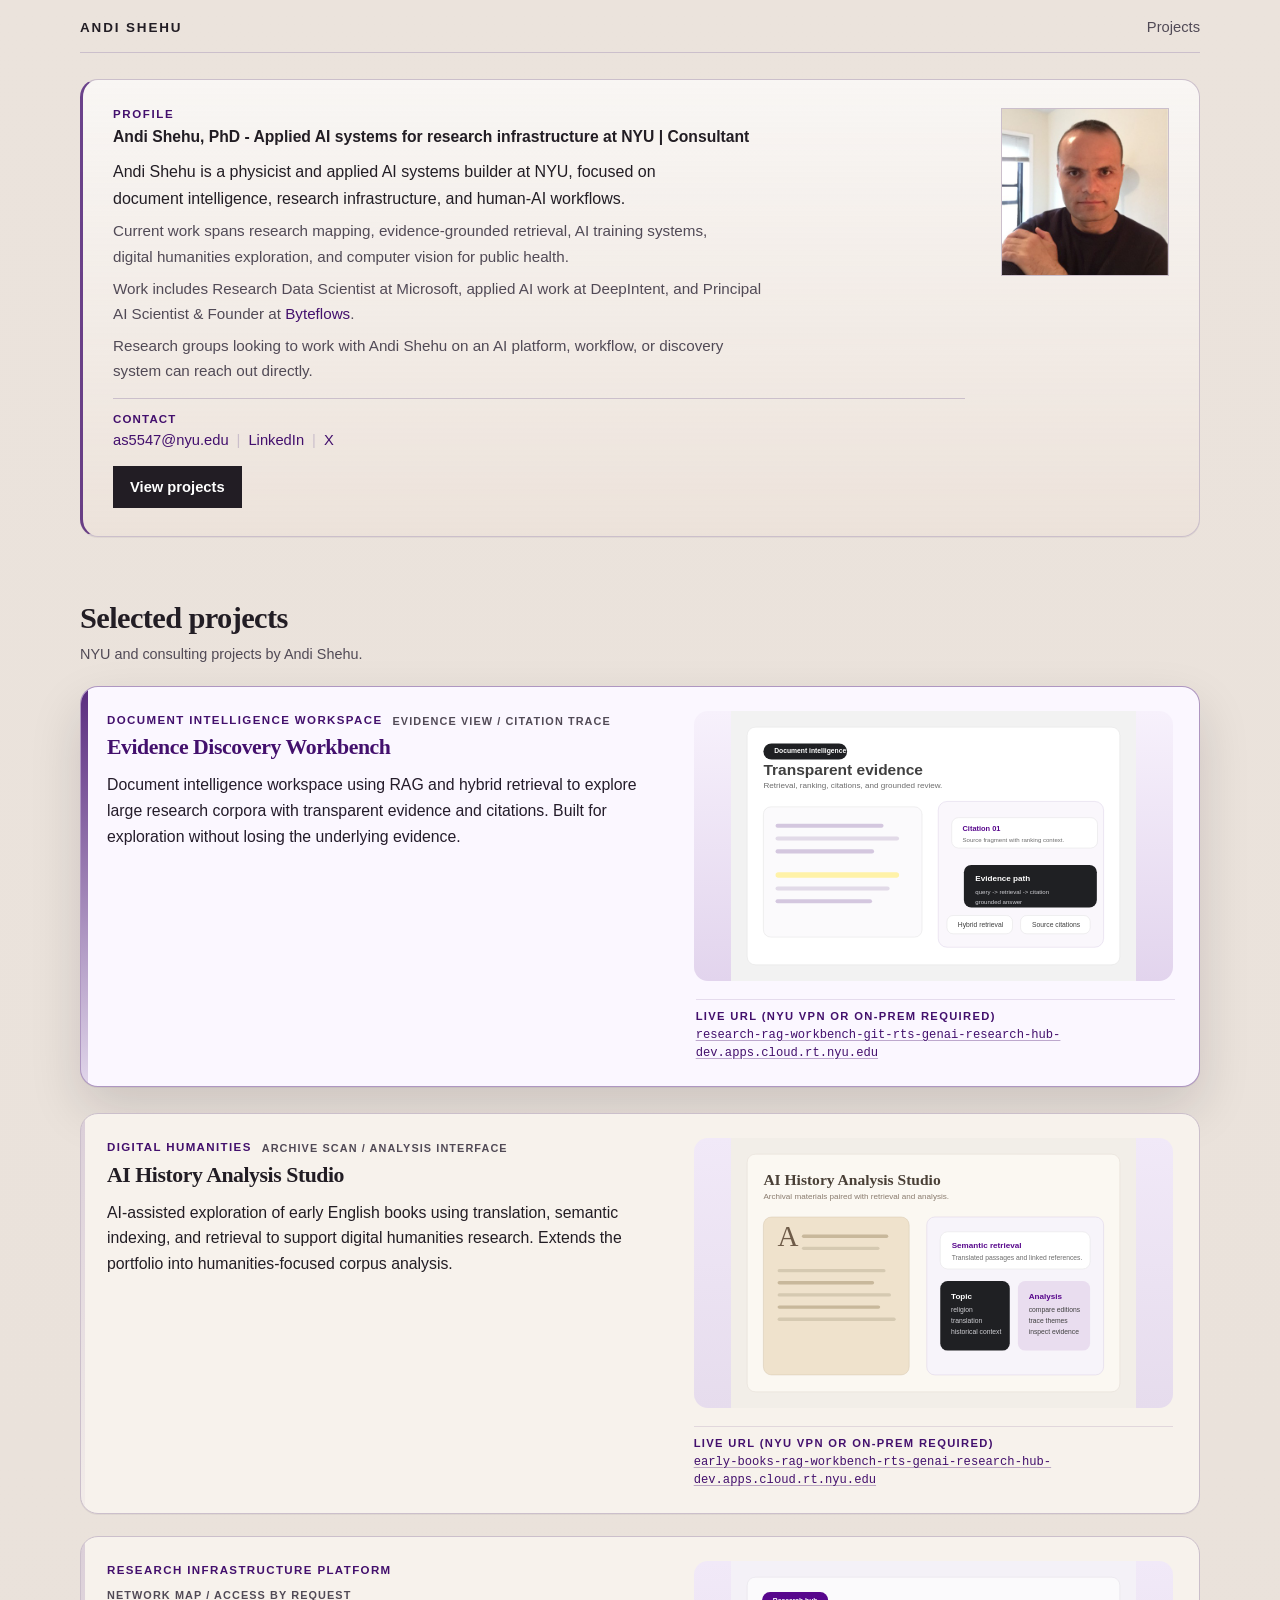
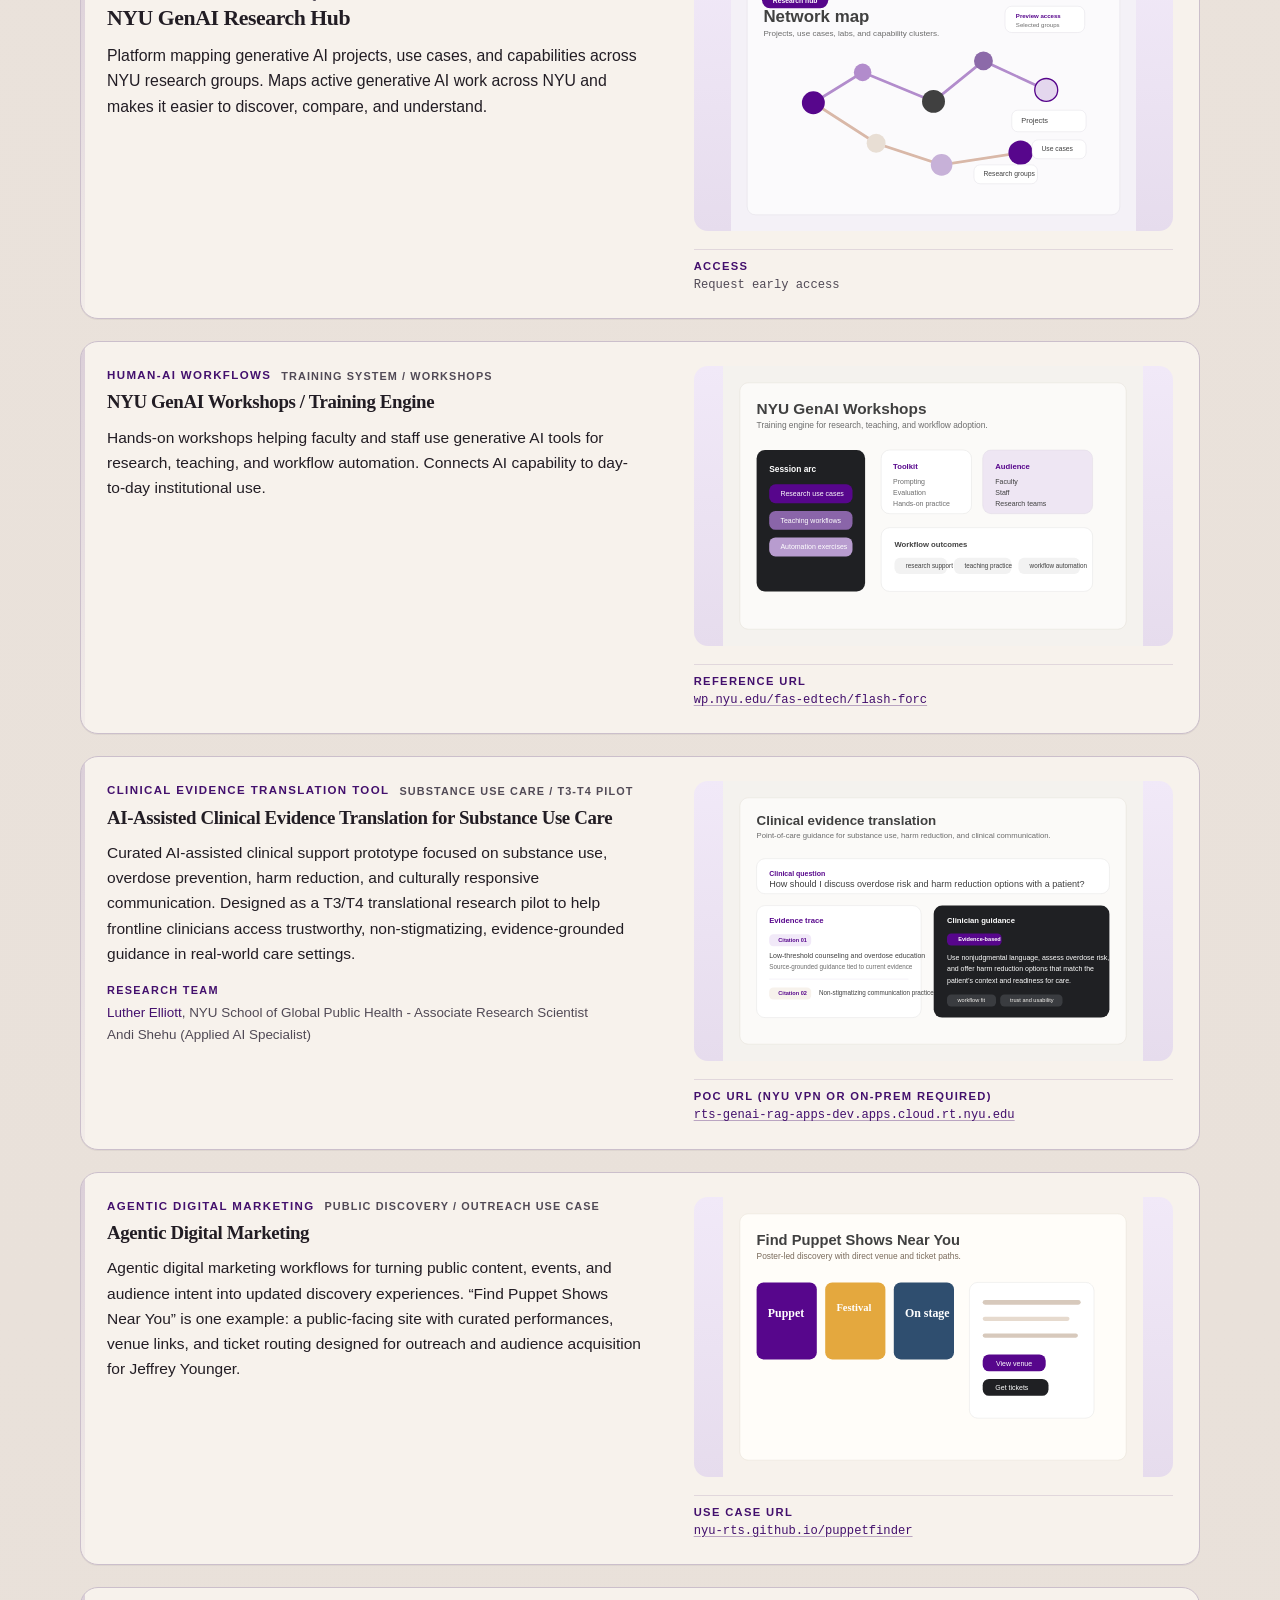
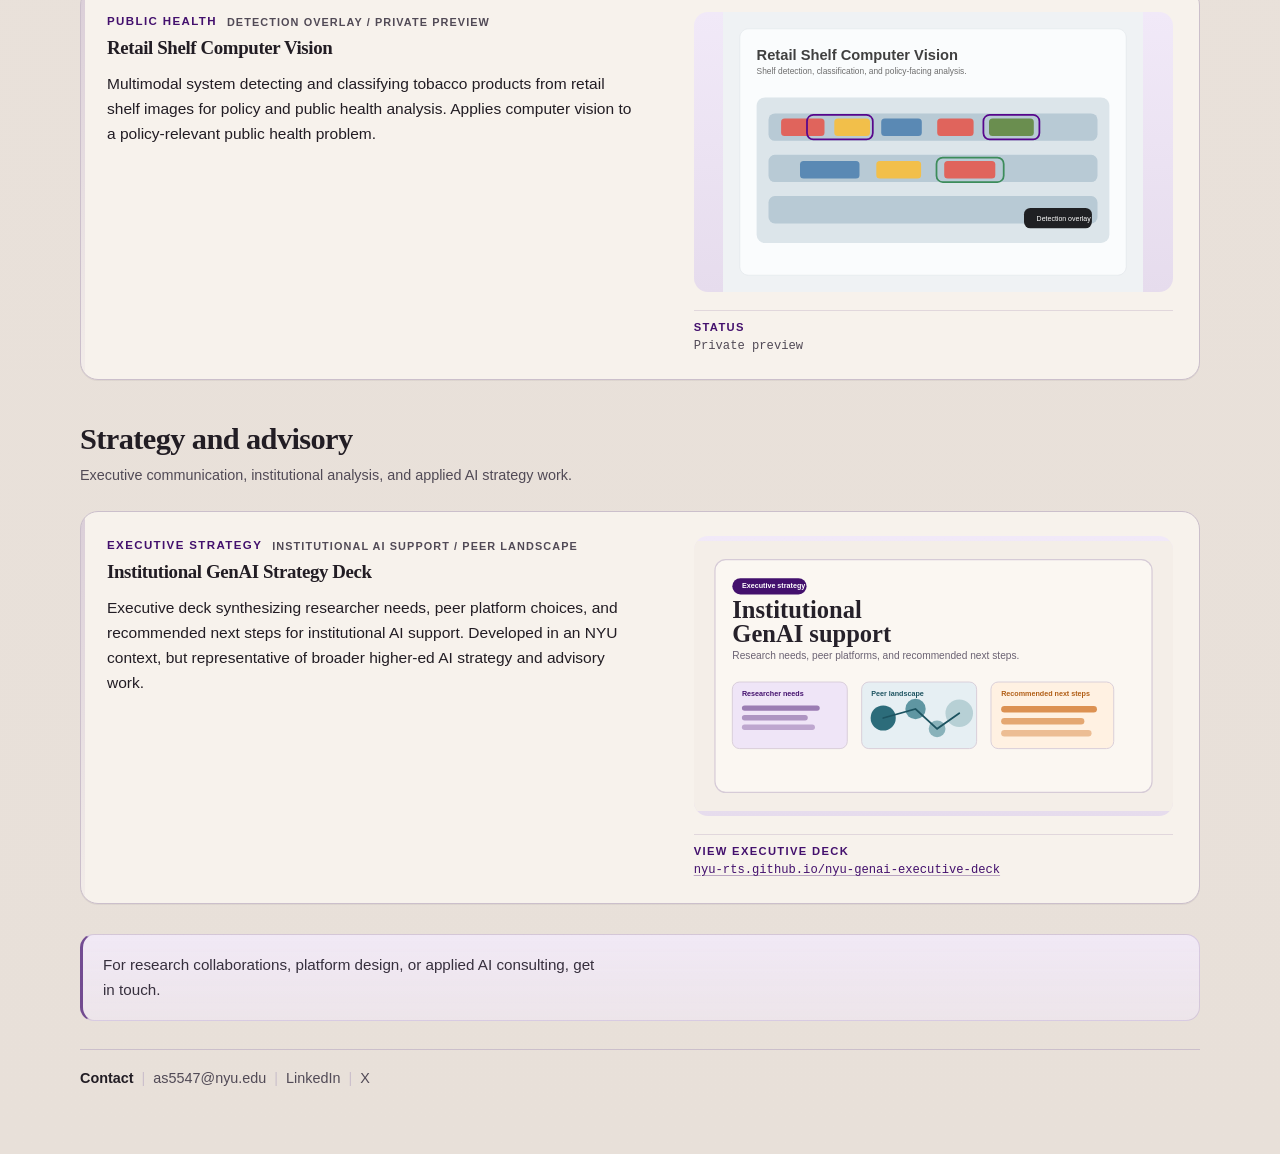
==== commit 0da2f353: "Clarify access note for clinical project POC URL" ====
--- a/index.html
+++ b/index.html
@@ -354,7 +354,7 @@
                 </div>
               </div>
               <div class="project-links">
-                <p class="project-url-label">POC URL</p>
+                <p class="project-url-label">POC URL (NYU VPN or on-prem required)</p>
                 <a
                   class="project-url"
                   href="https://rts-genai-rag-apps-dev-rts-genai-rag-apps-dev.apps.cloud.rt.nyu.edu/"
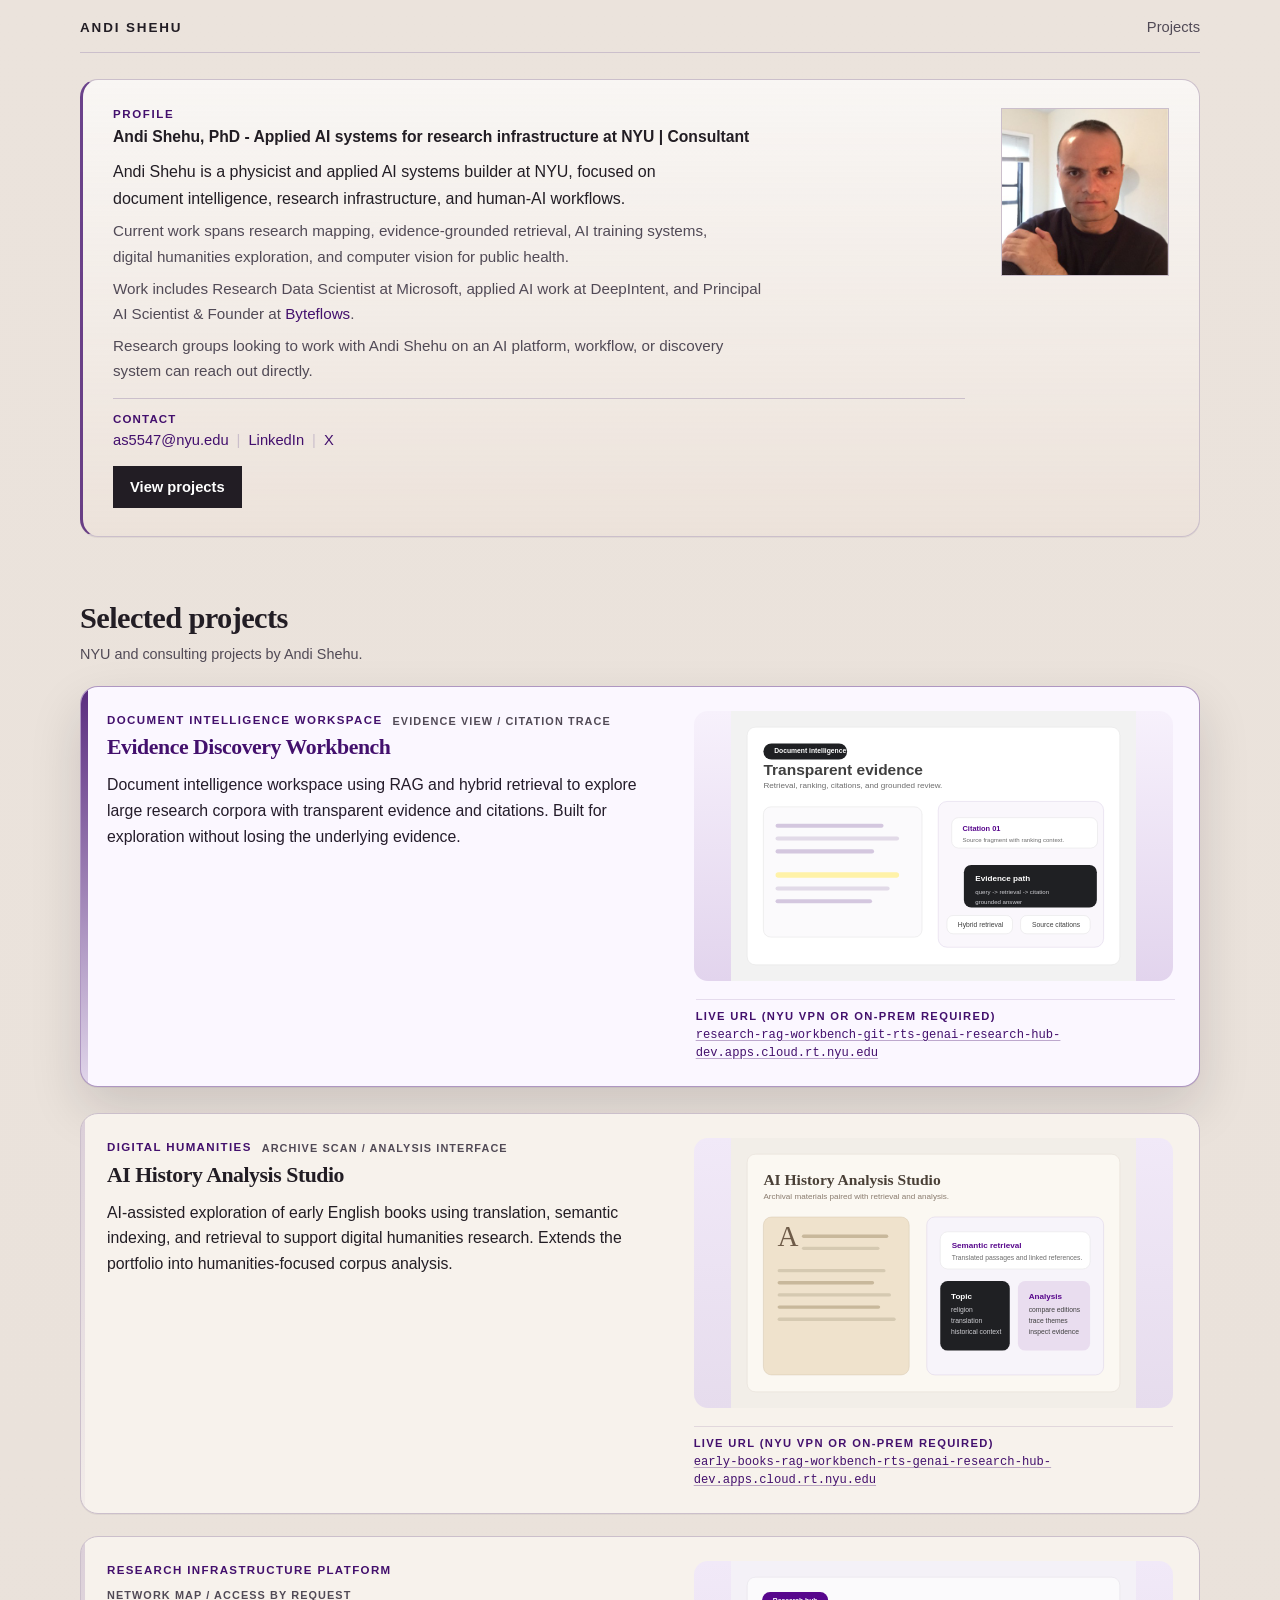
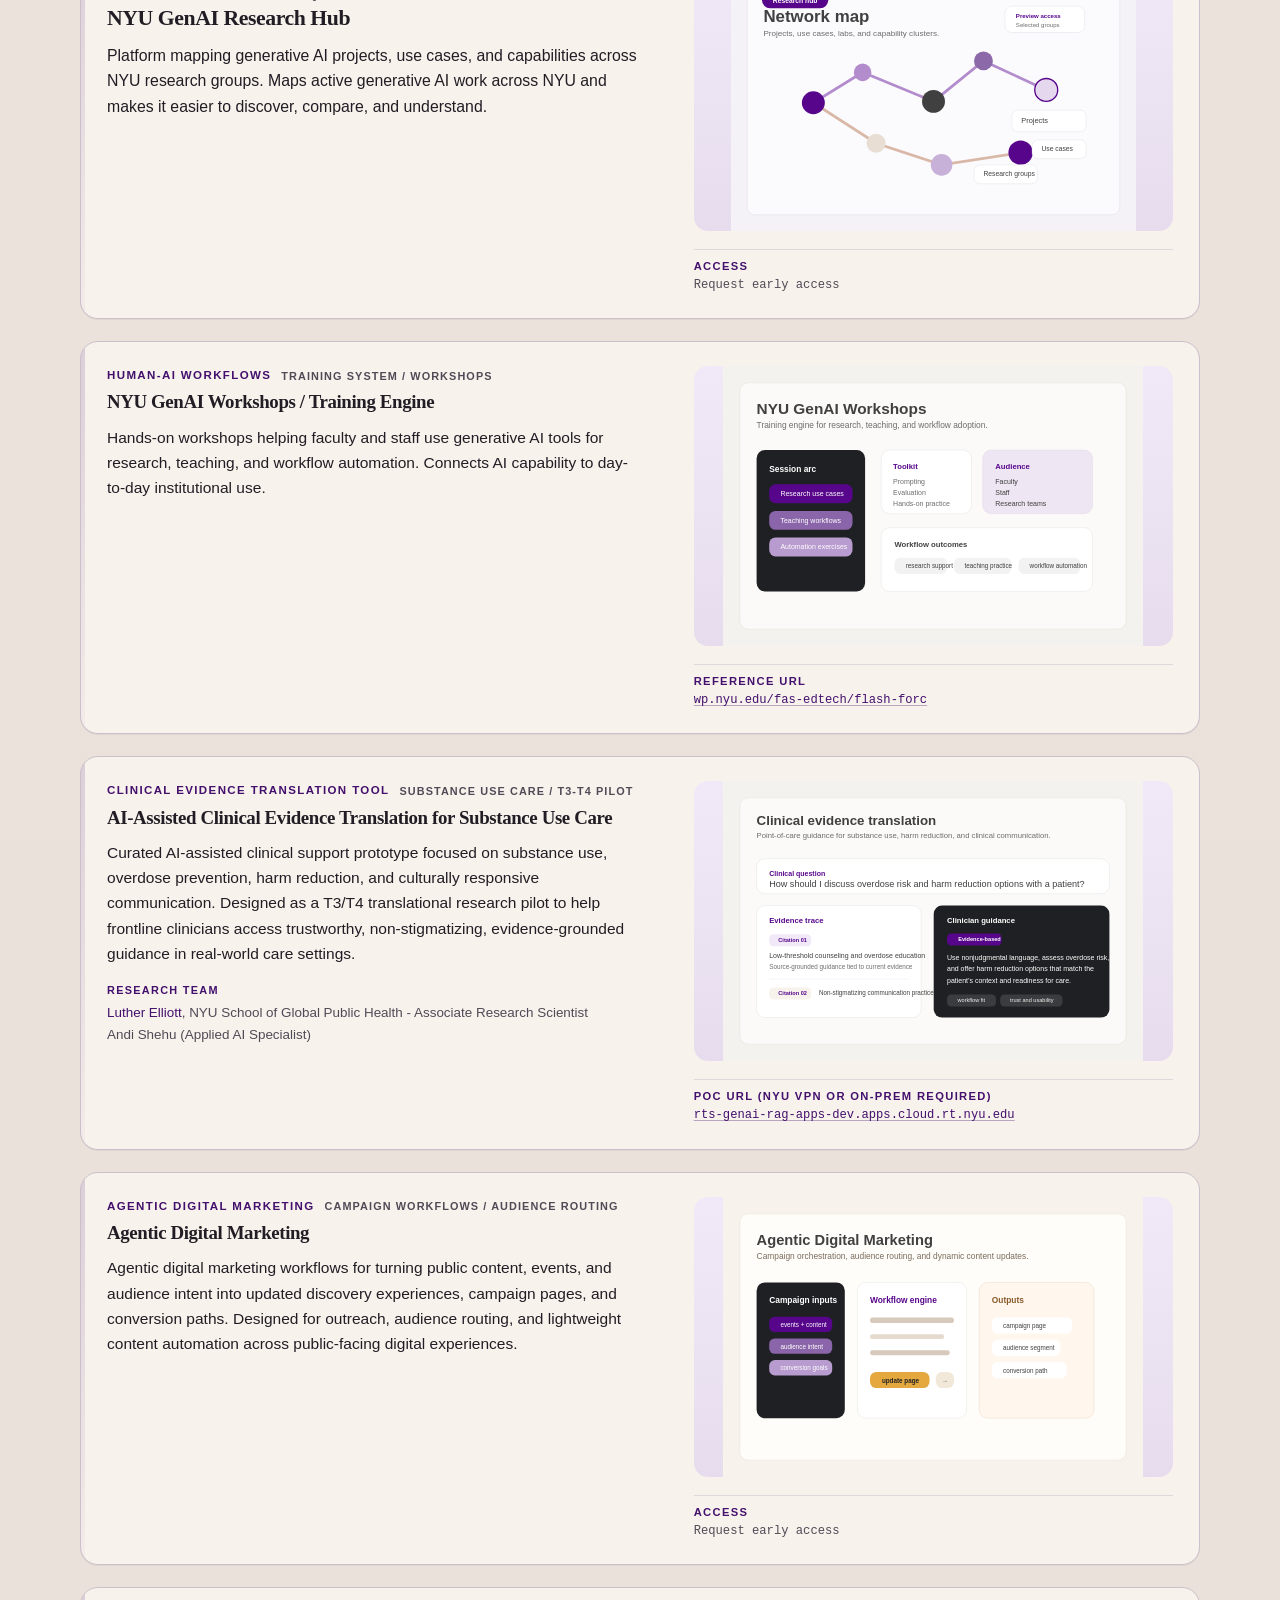
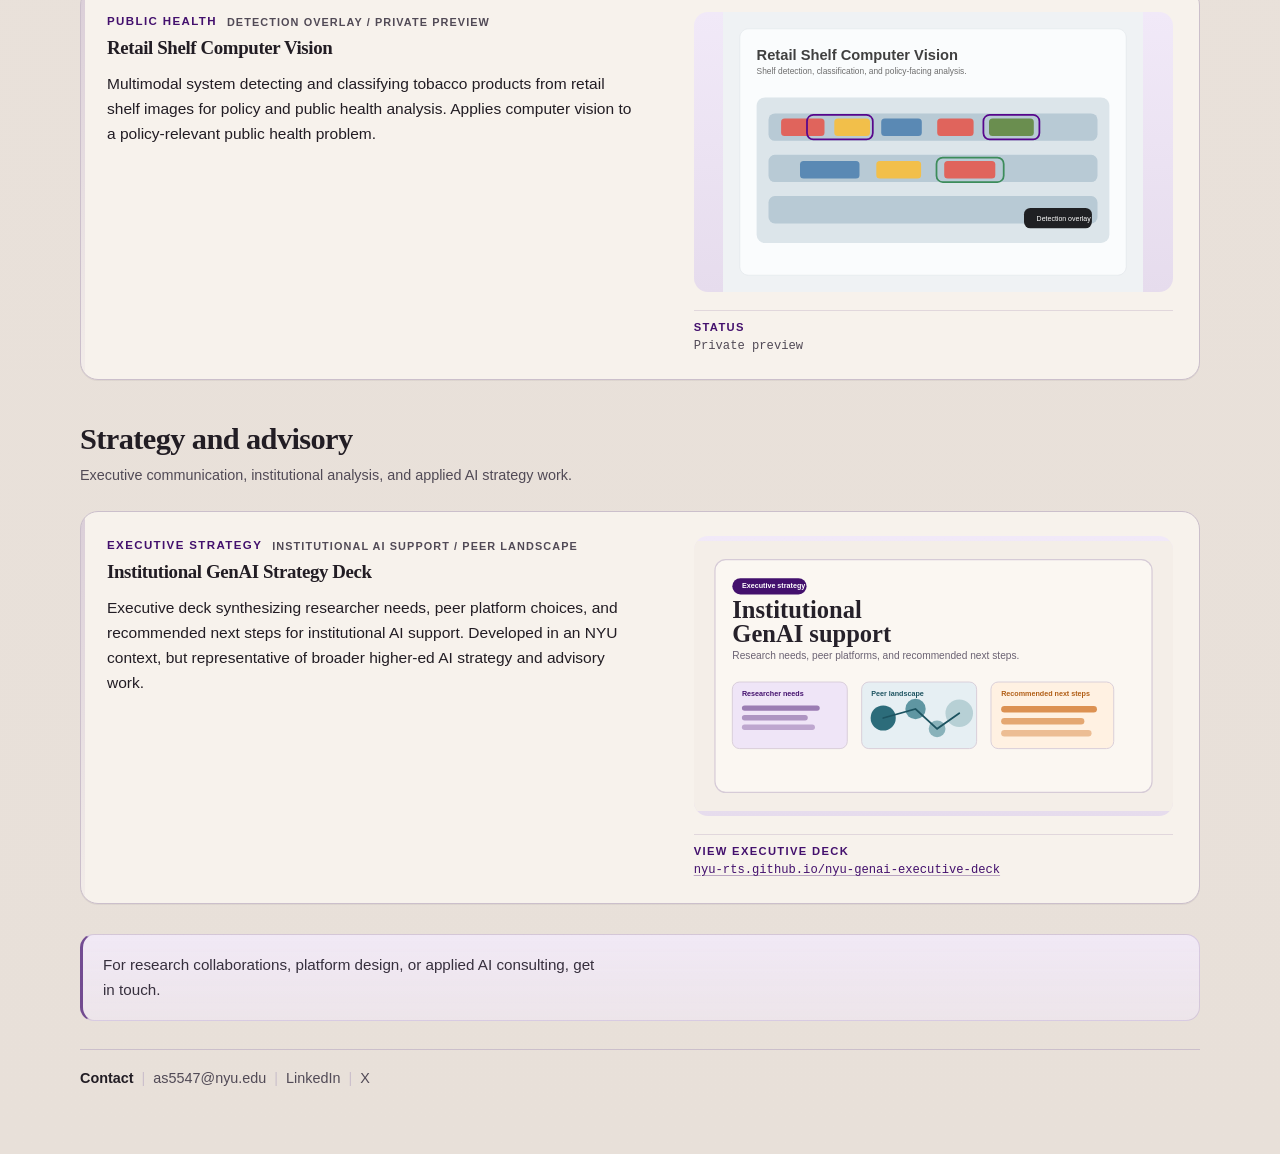
==== commit 4121e7cd: "Generalize agentic digital marketing section" ====
--- a/index.html
+++ b/index.html
@@ -368,38 +368,31 @@
             <article class="project-card project-card-secondary">
               <figure class="project-media">
                 <img
-                  src="./project-visuals/puppetfinder.svg"
-                  alt="Abstract listing and poster layout representing an agentic digital marketing use case"
+                  src="./project-visuals/puppetfinder.svg?v=2"
+                  alt="Abstract campaign and audience workflow representing agentic digital marketing"
                 />
               </figure>
               <div class="project-copy">
                 <div class="project-meta">
                   <div class="project-meta-line">
                     <p class="project-type">Agentic digital marketing</p>
-                    <p class="project-visual-label">Public discovery / outreach use case</p>
+                    <p class="project-visual-label">Campaign workflows / audience routing</p>
                   </div>
                   <h3 class="project-name">Agentic Digital Marketing</h3>
                 </div>
                 <div class="project-content">
                   <p class="project-summary">
                     Agentic digital marketing workflows for turning public
-                    content, events, and audience intent into updated
-                    discovery experiences. &ldquo;Find Puppet Shows Near You&rdquo; is one
-                    example: a public-facing site with curated performances,
-                    venue links, and ticket routing designed for outreach and
-                    audience acquisition for Jeffrey Younger.
-                  </p>
-                </div>
-              </div>
-              <div class="project-links">
-                <p class="project-url-label">Use case URL</p>
-                <a
-                  class="project-url"
-                  href="https://nyu-rts.github.io/puppetfinder/"
-                  target="_blank"
-                  rel="noreferrer"
-                  >nyu-rts.github.io/puppetfinder</a
-                >
+                    content, events, and audience intent into updated discovery
+                    experiences, campaign pages, and conversion paths. Designed
+                    for outreach, audience routing, and lightweight content
+                    automation across public-facing digital experiences.
+                  </p>
+                </div>
+              </div>
+              <div class="project-links">
+                <p class="project-url-label">Access</p>
+                <span class="project-url project-url-muted">Request early access</span>
               </div>
             </article>
 
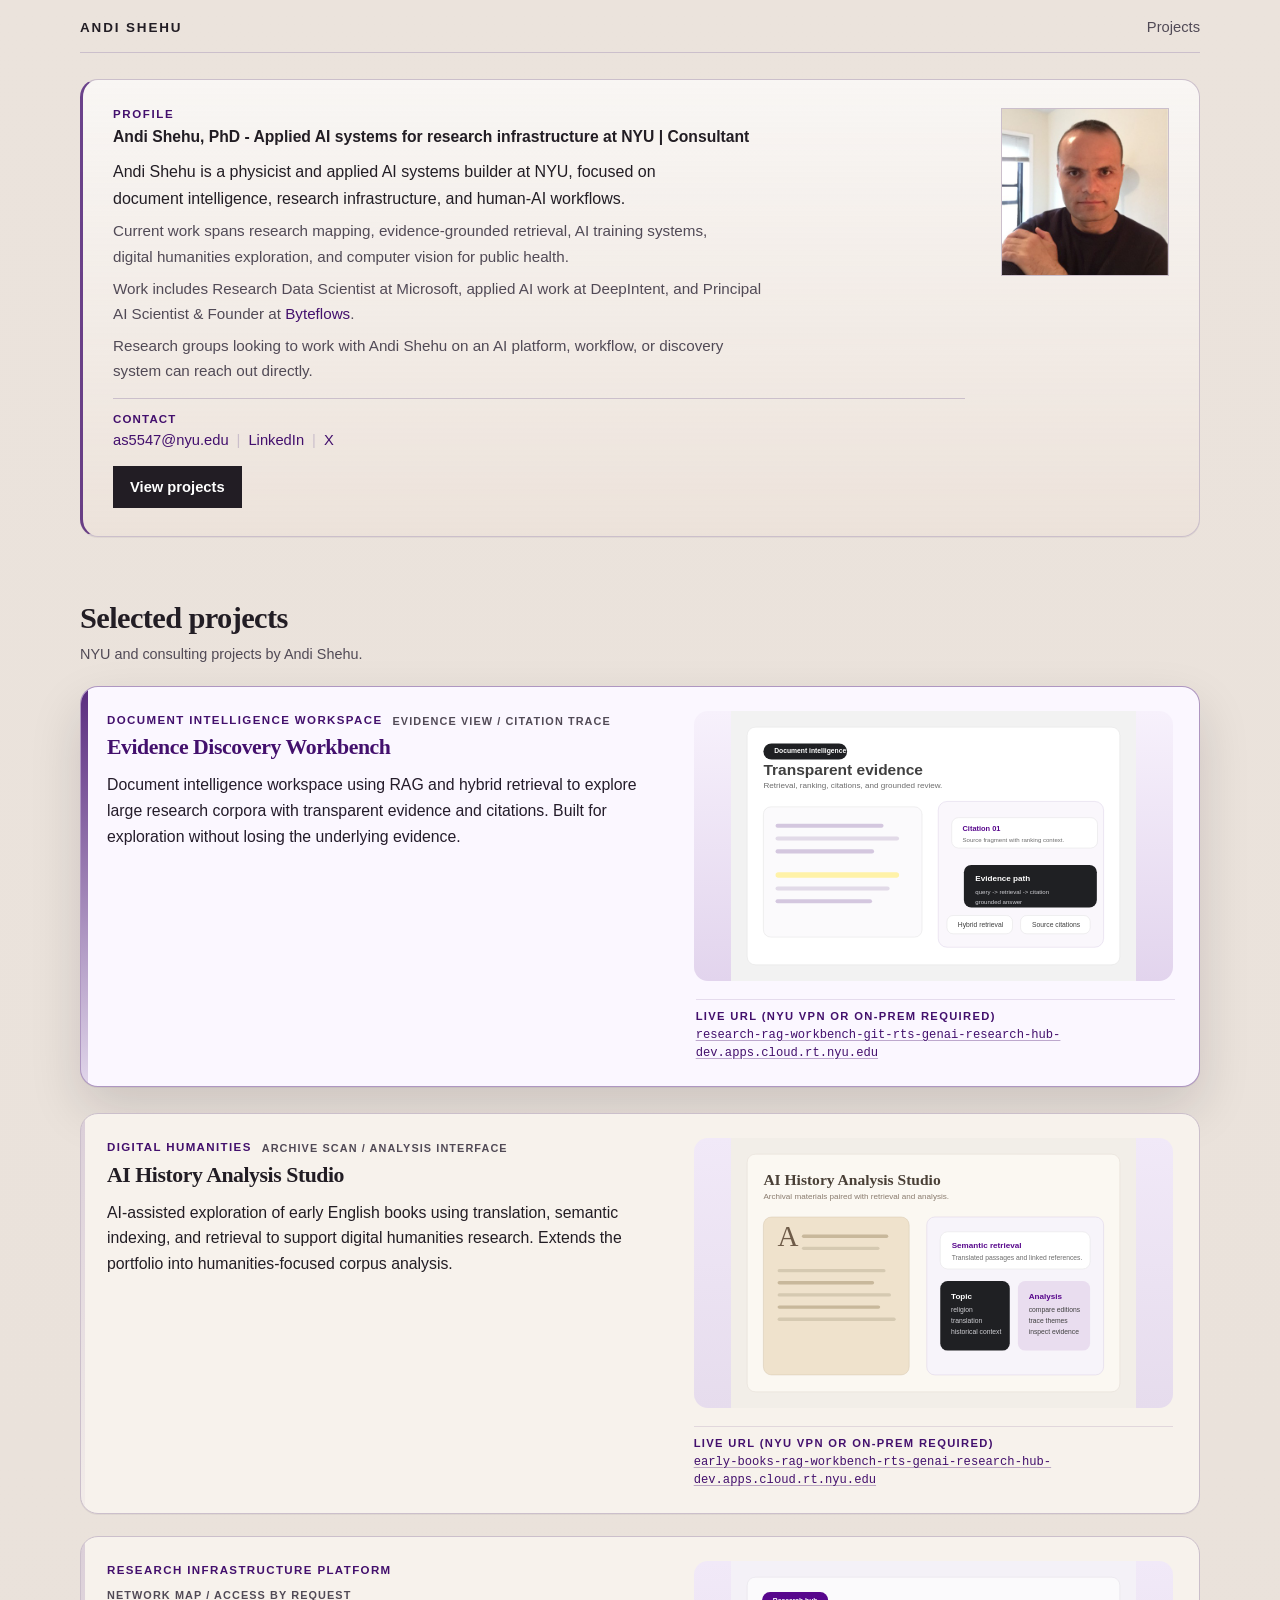
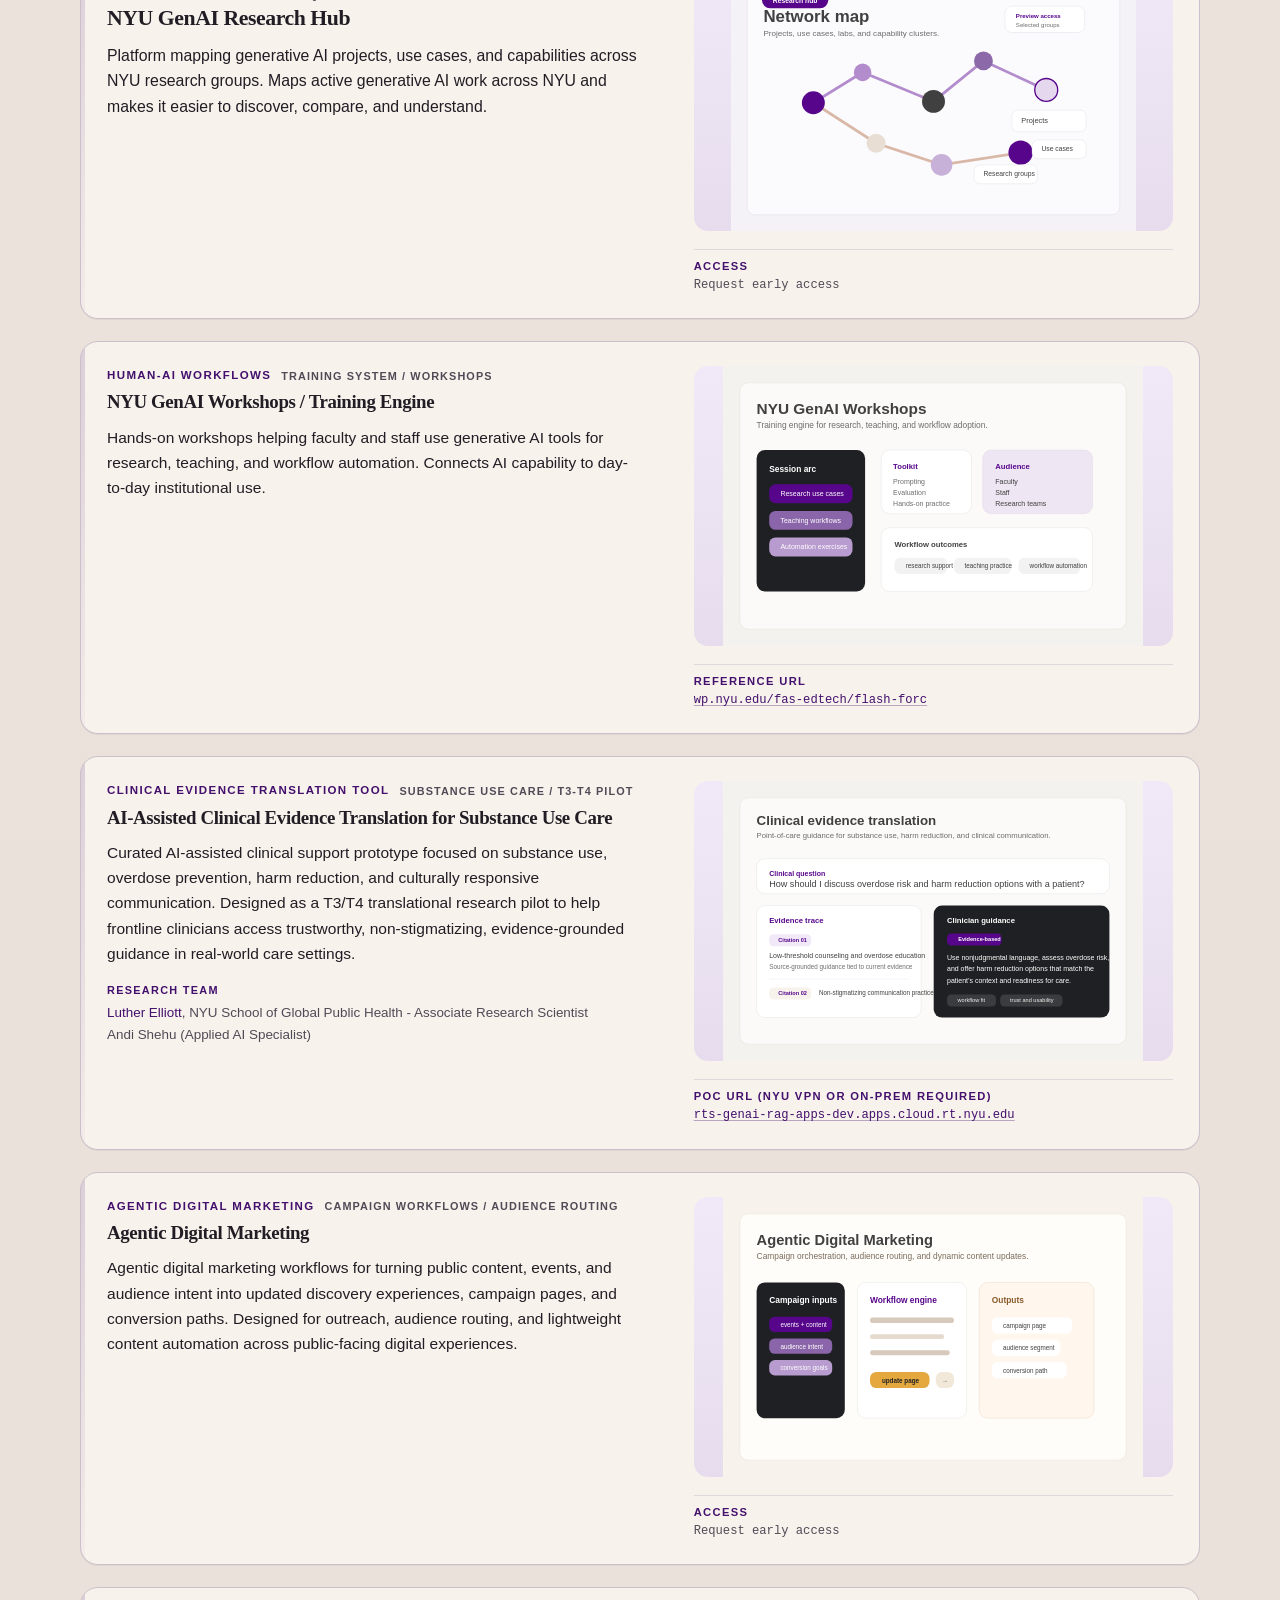
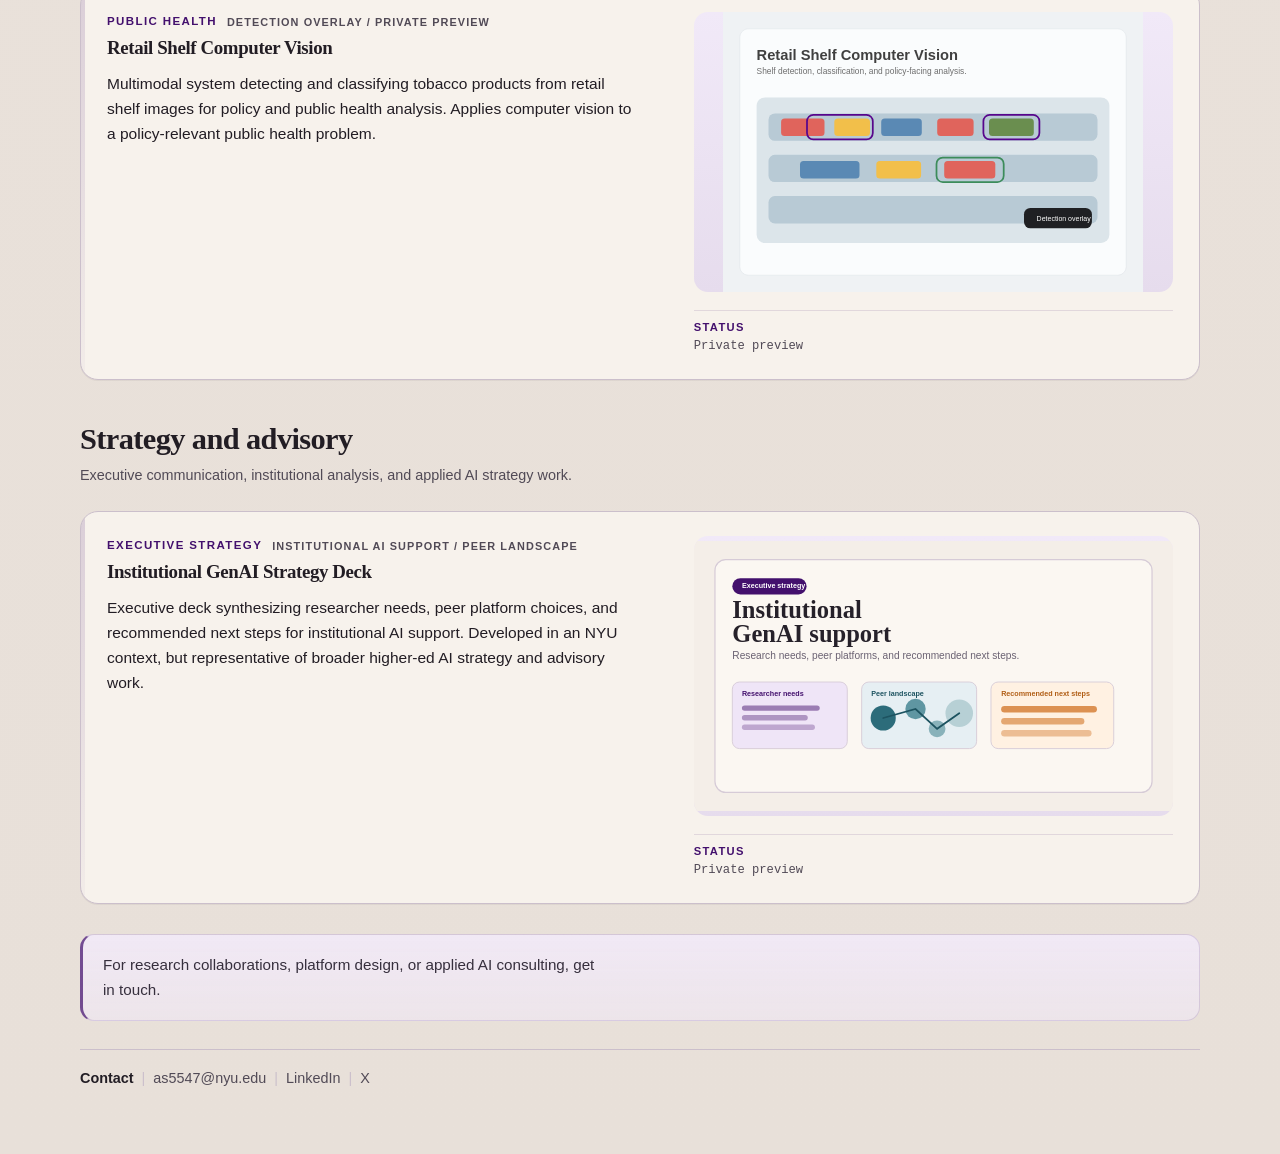
==== commit 473a51d8: "Hide executive deck URL on portfolio" ====
--- a/index.html
+++ b/index.html
@@ -462,14 +462,8 @@
                 </div>
               </div>
               <div class="project-links">
-                <p class="project-url-label">View executive deck</p>
-                <a
-                  class="project-url"
-                  href="https://nyu-rts.github.io/nyu-genai-executive-deck/"
-                  target="_blank"
-                  rel="noreferrer"
-                  >nyu-rts.github.io/nyu-genai-executive-deck</a
-                >
+                <p class="project-url-label">Status</p>
+                <span class="project-url project-url-muted">Private preview</span>
               </div>
             </article>
           </div>
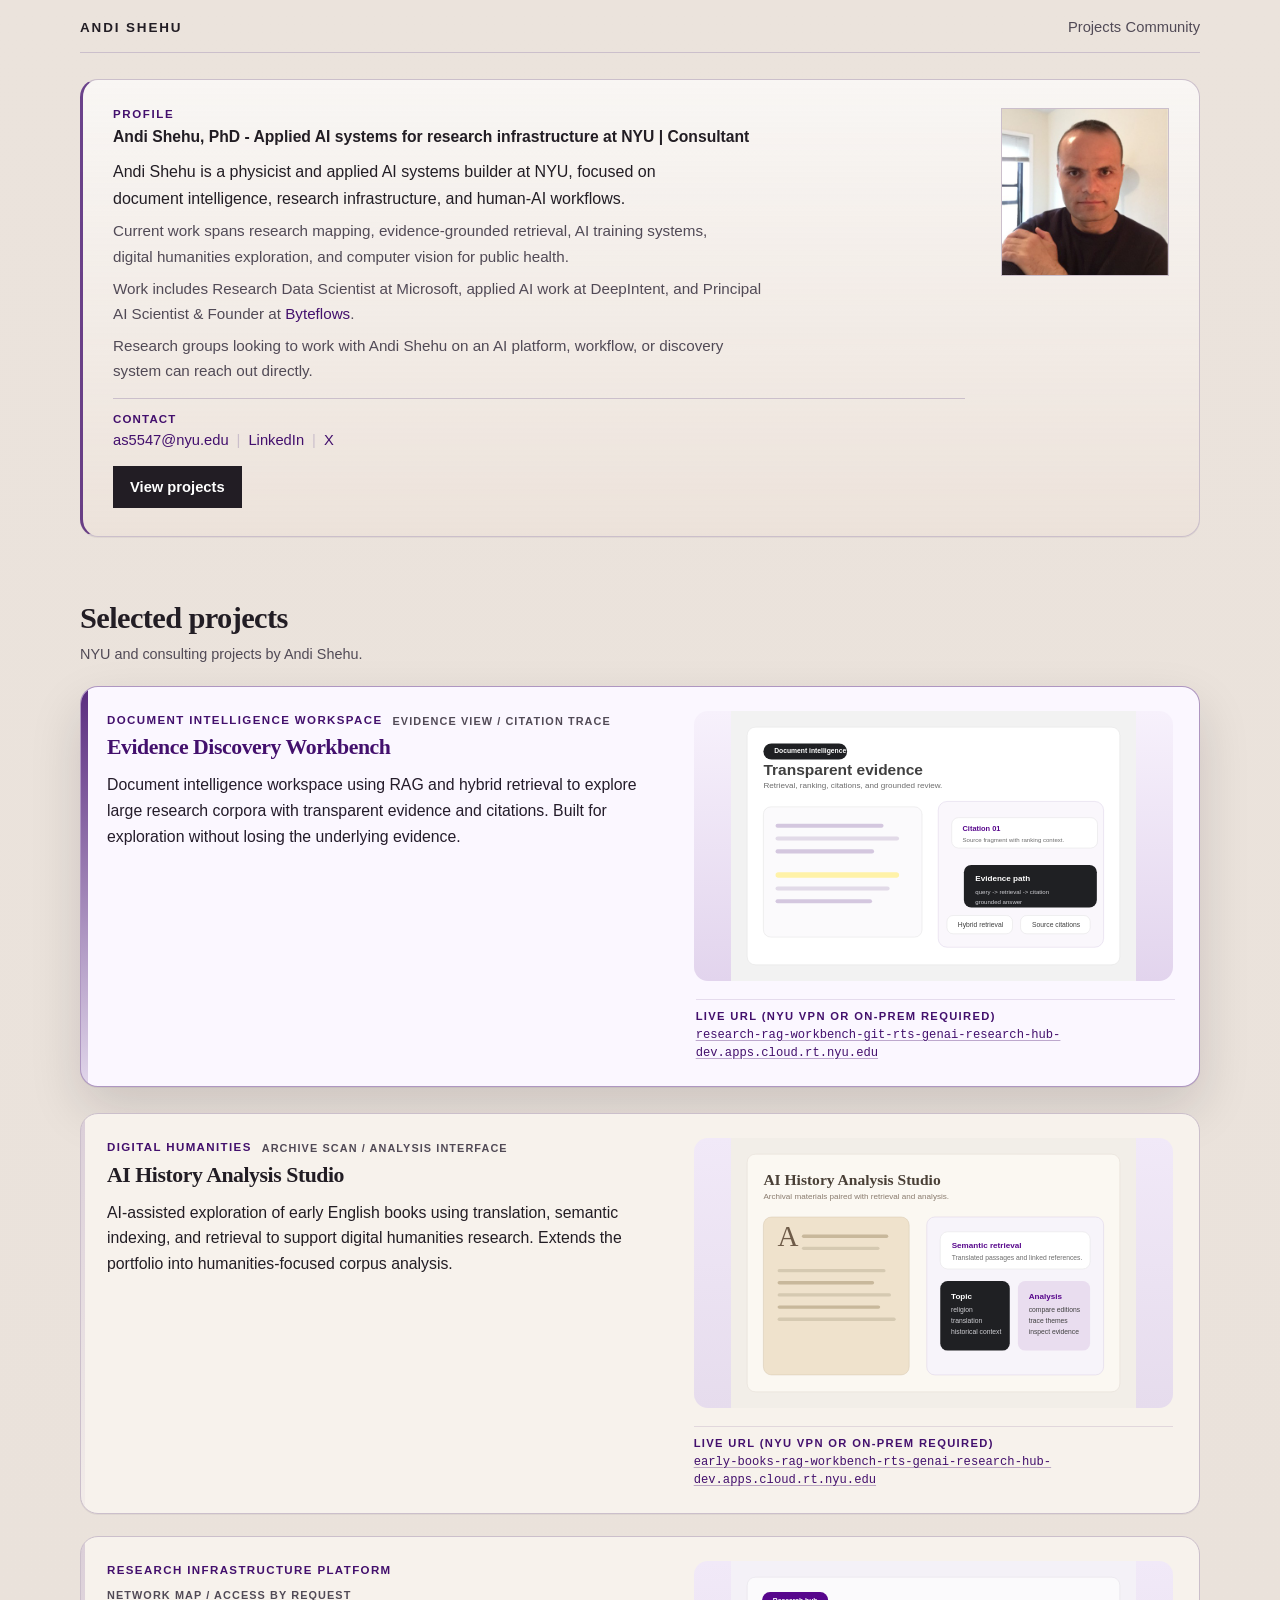
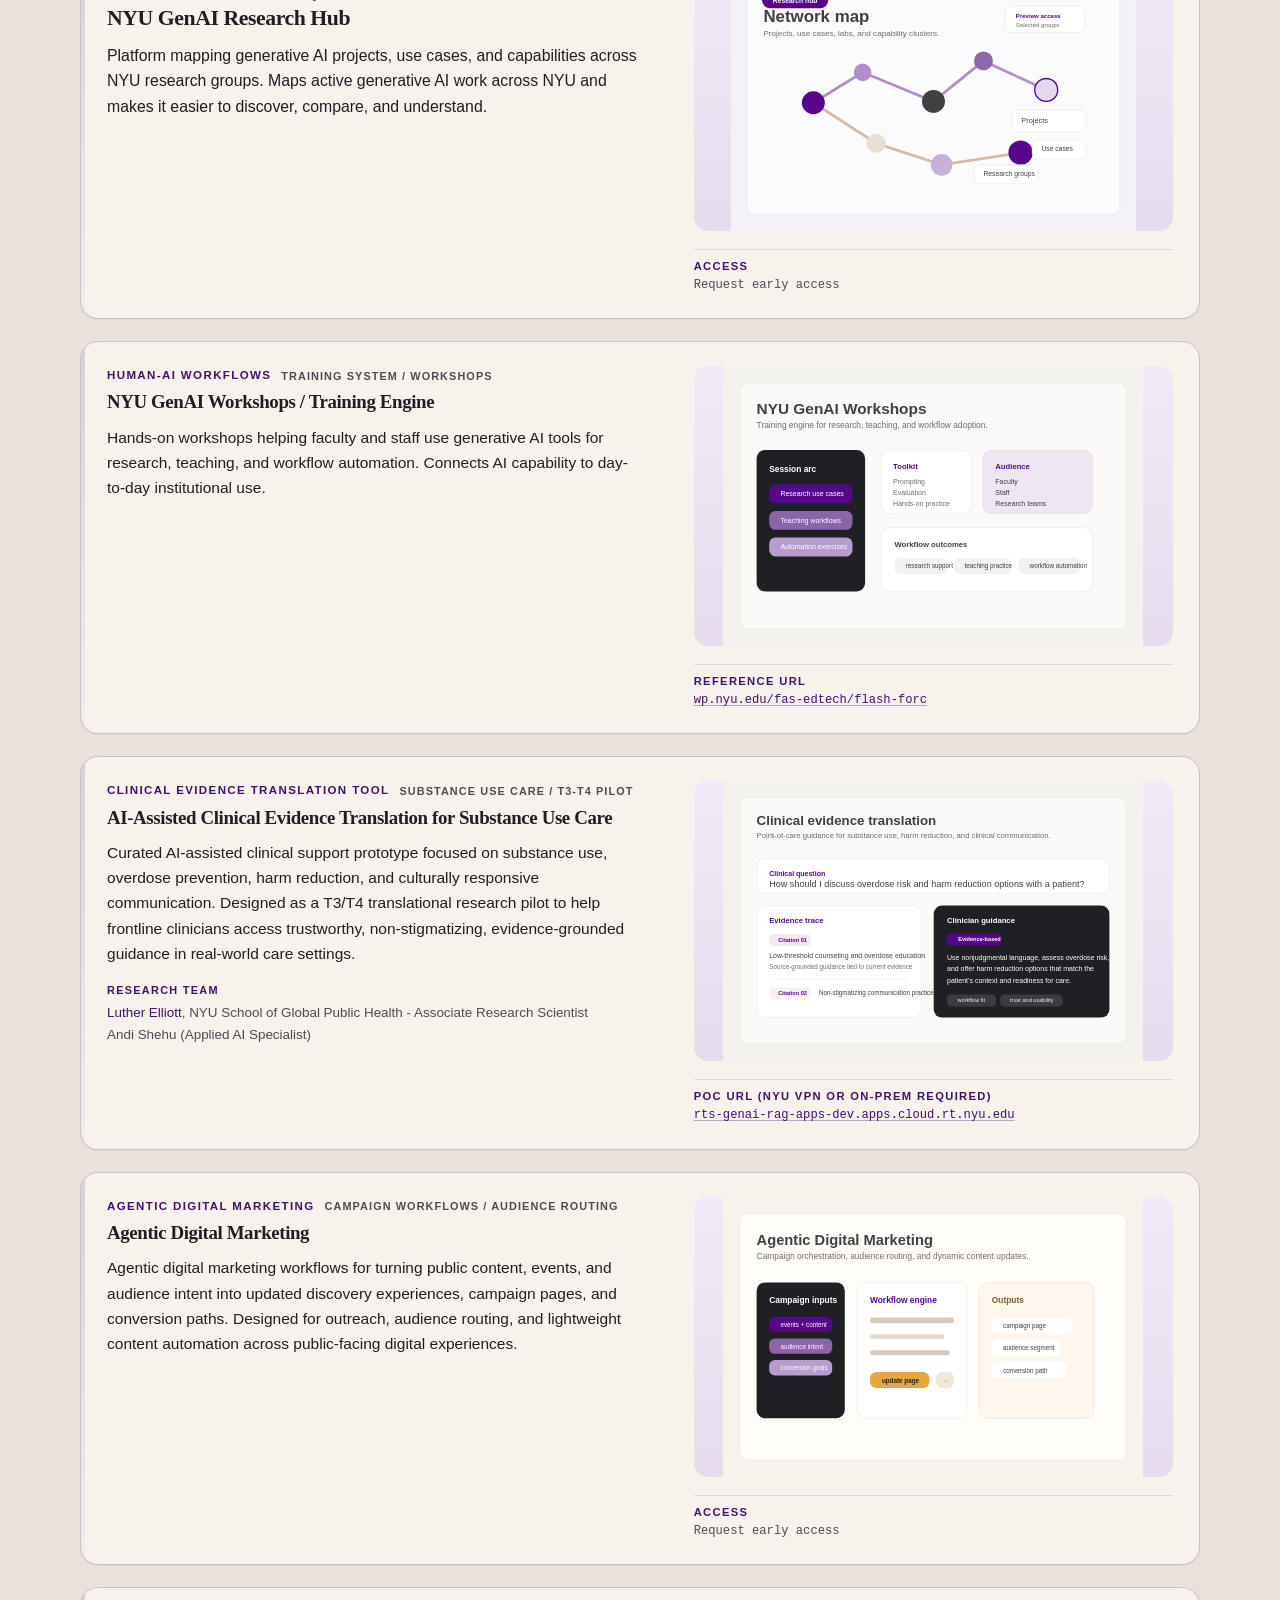
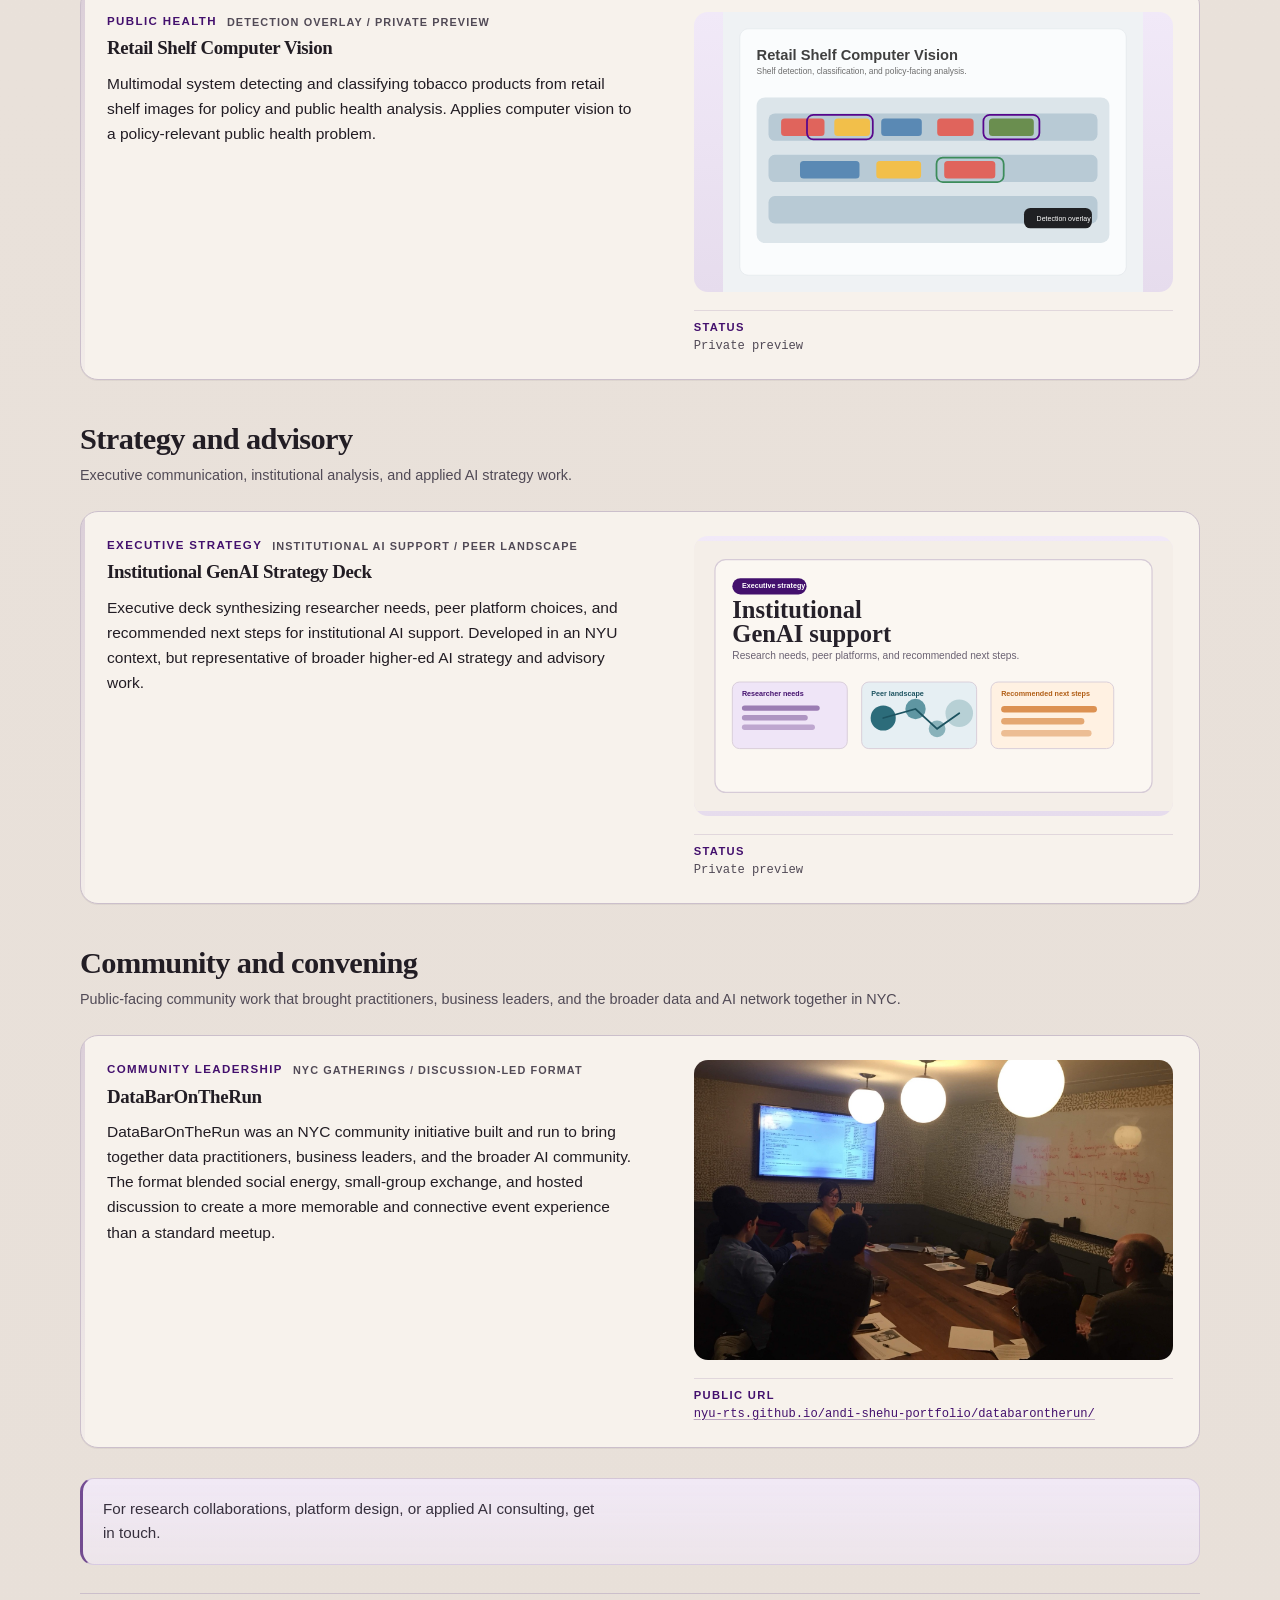
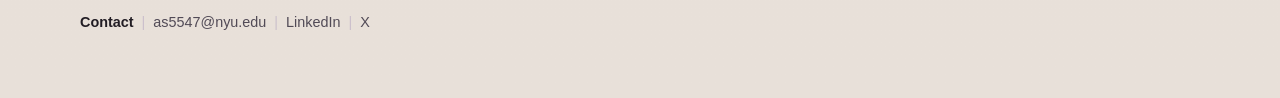
==== commit 9d3dc923: "Add DataBarOnTheRun portfolio page" ====
--- a/index.html
+++ b/index.html
@@ -110,6 +110,7 @@
         <a class="brand" href="#top">Andi Shehu</a>
         <nav class="site-nav" aria-label="Primary">
           <a href="#projects">Projects</a>
+          <a href="#community">Community</a>
         </nav>
       </header>
 
@@ -469,6 +470,49 @@
           </div>
         </section>
 
+        <section class="section" id="community">
+          <div class="section-heading">
+            <h2 class="section-title">Community and convening</h2>
+            <p class="section-note">
+              Public-facing community work that brought practitioners, business leaders, and the broader data and AI network together in NYC.
+            </p>
+          </div>
+
+          <div class="project-list-secondary">
+            <article class="project-card project-card-secondary project-card-photo">
+              <figure class="project-media">
+                <img
+                  src="./databarontherun/images/databarontherun-roundtable-session.jpg"
+                  alt="Roundtable session from DataBarOnTheRun in NYC"
+                />
+              </figure>
+              <div class="project-copy">
+                <div class="project-meta">
+                  <div class="project-meta-line">
+                    <p class="project-type">Community leadership</p>
+                    <p class="project-visual-label">NYC gatherings / discussion-led format</p>
+                  </div>
+                  <h3 class="project-name">DataBarOnTheRun</h3>
+                </div>
+                <div class="project-content">
+                  <p class="project-summary">
+                    DataBarOnTheRun was an NYC community initiative built and run
+                    to bring together data practitioners, business leaders, and
+                    the broader AI community. The format blended social energy,
+                    small-group exchange, and hosted discussion to create a more
+                    memorable and connective event experience than a standard
+                    meetup.
+                  </p>
+                </div>
+              </div>
+              <div class="project-links">
+                <p class="project-url-label">Public URL</p>
+                <a class="project-url" href="./databarontherun/">nyu-rts.github.io/andi-shehu-portfolio/databarontherun/</a>
+              </div>
+            </article>
+          </div>
+        </section>
+
         <section class="closing-note" aria-label="Closing note">
           <p class="closing-line">
             For research collaborations, platform design, or applied AI consulting, get in touch.
--- a/styles.css
+++ b/styles.css
@@ -502,6 +502,11 @@
   aspect-ratio: 16 / 10;
 }
 
+.project-card-photo .project-media img {
+  object-fit: cover;
+  background: #d8cddb;
+}
+
 .project-links {
   display: grid;
   gap: 4px;
@@ -640,6 +645,10 @@
     max-height: 280px;
   }
 
+  .project-card-photo .project-media img {
+    max-height: 320px;
+  }
+
   .project-links {
     grid-area: links;
     order: unset;
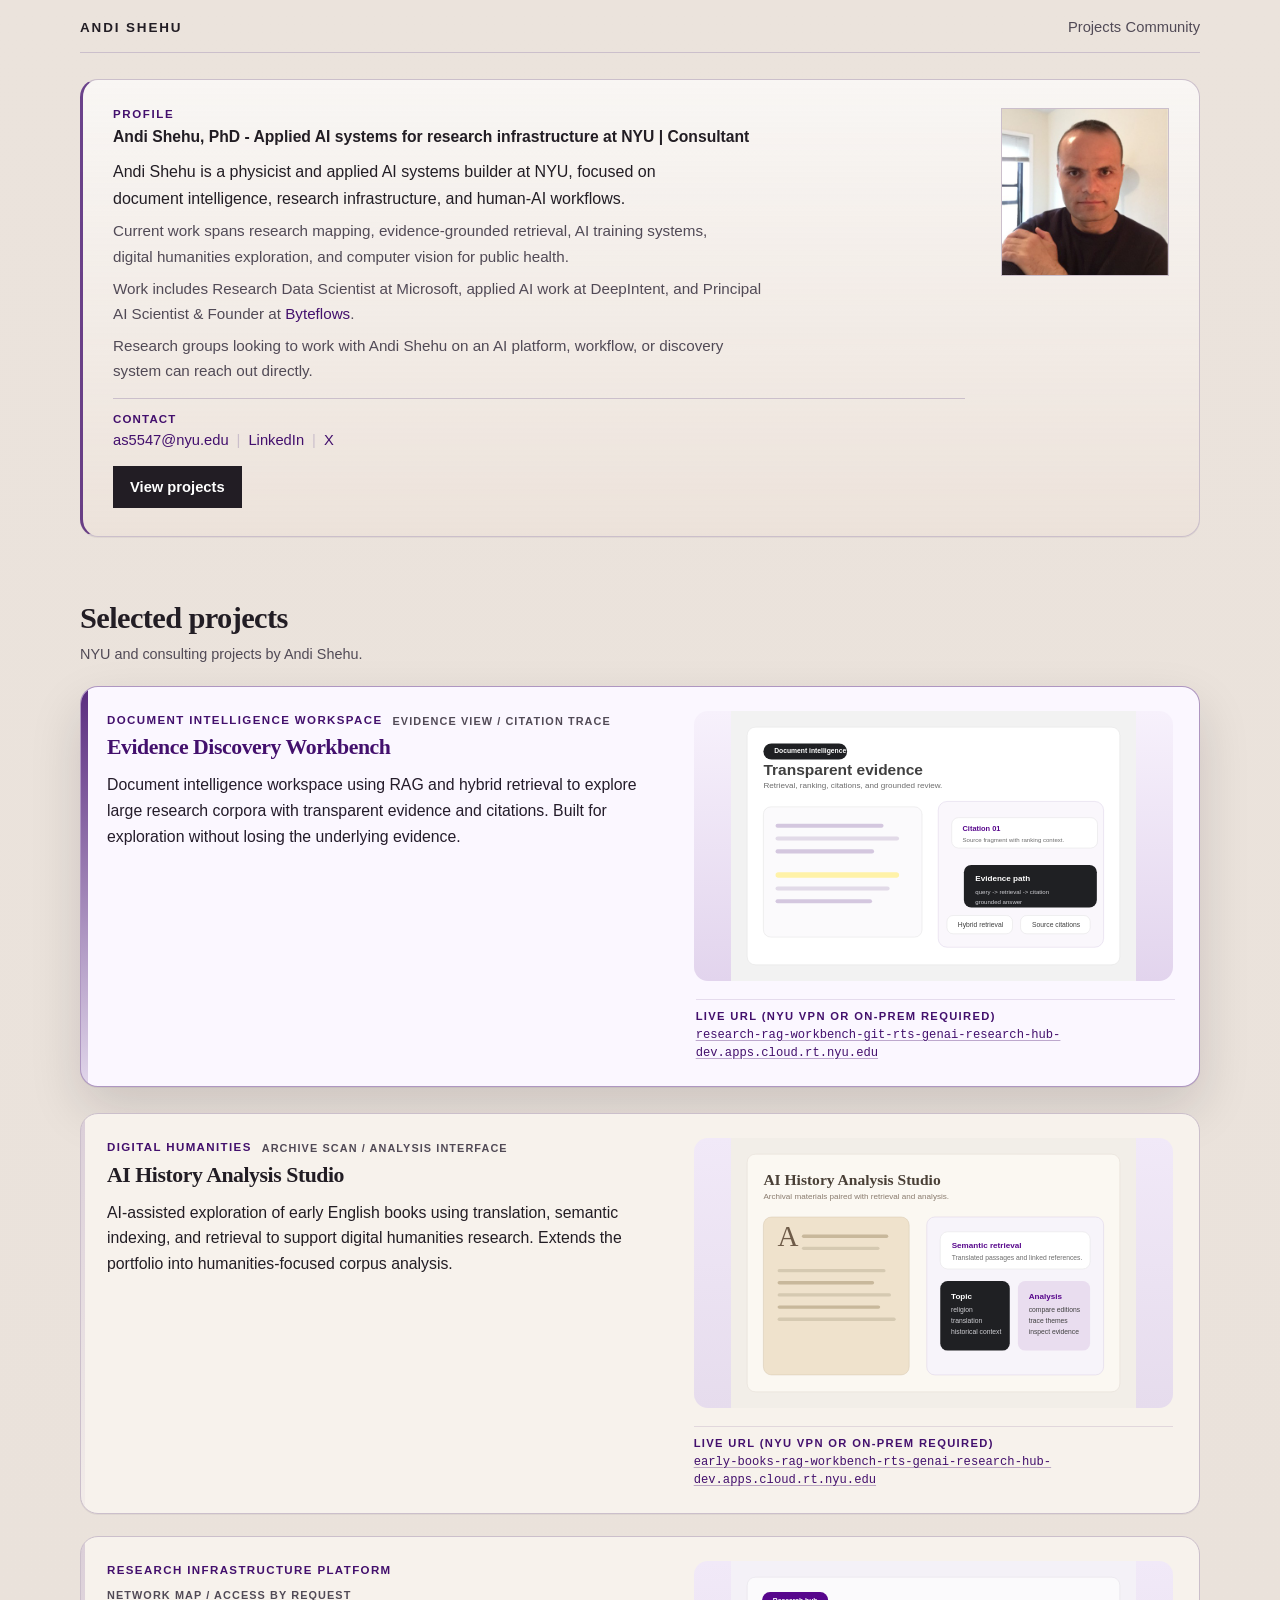
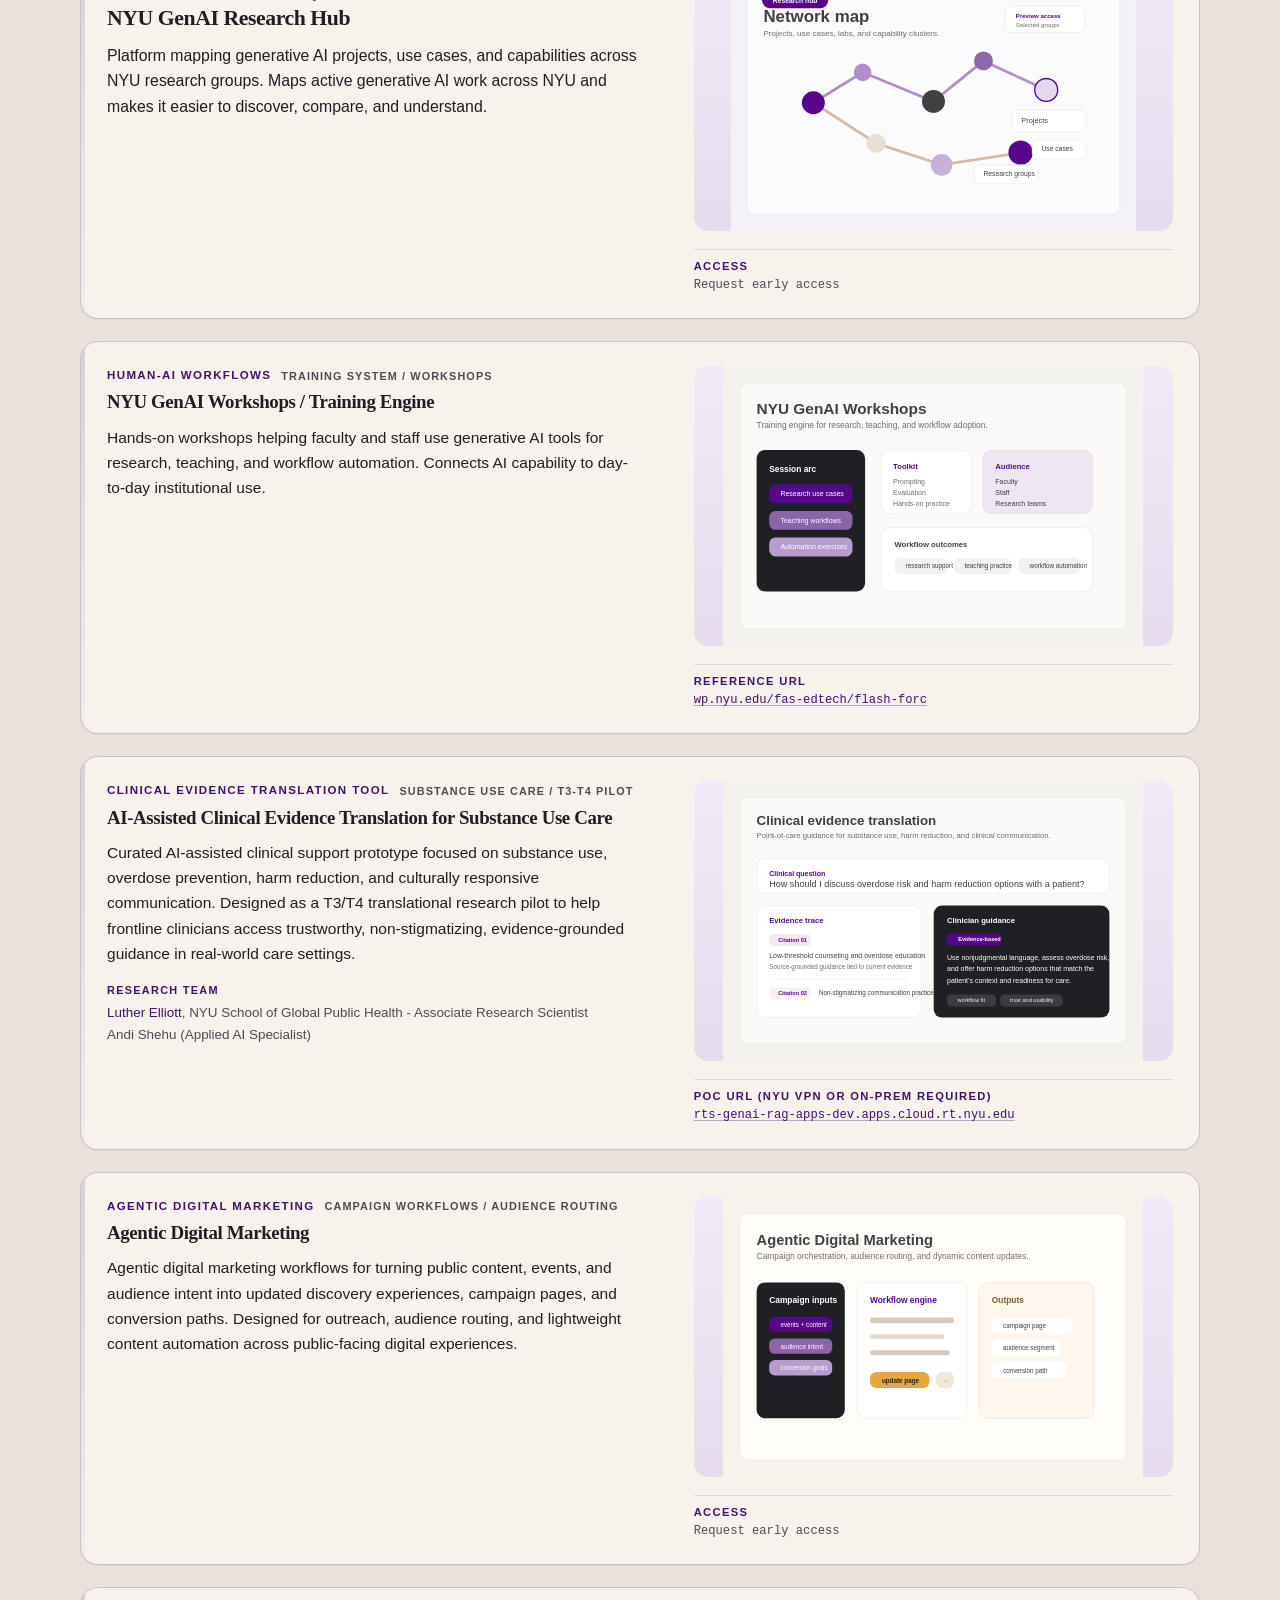
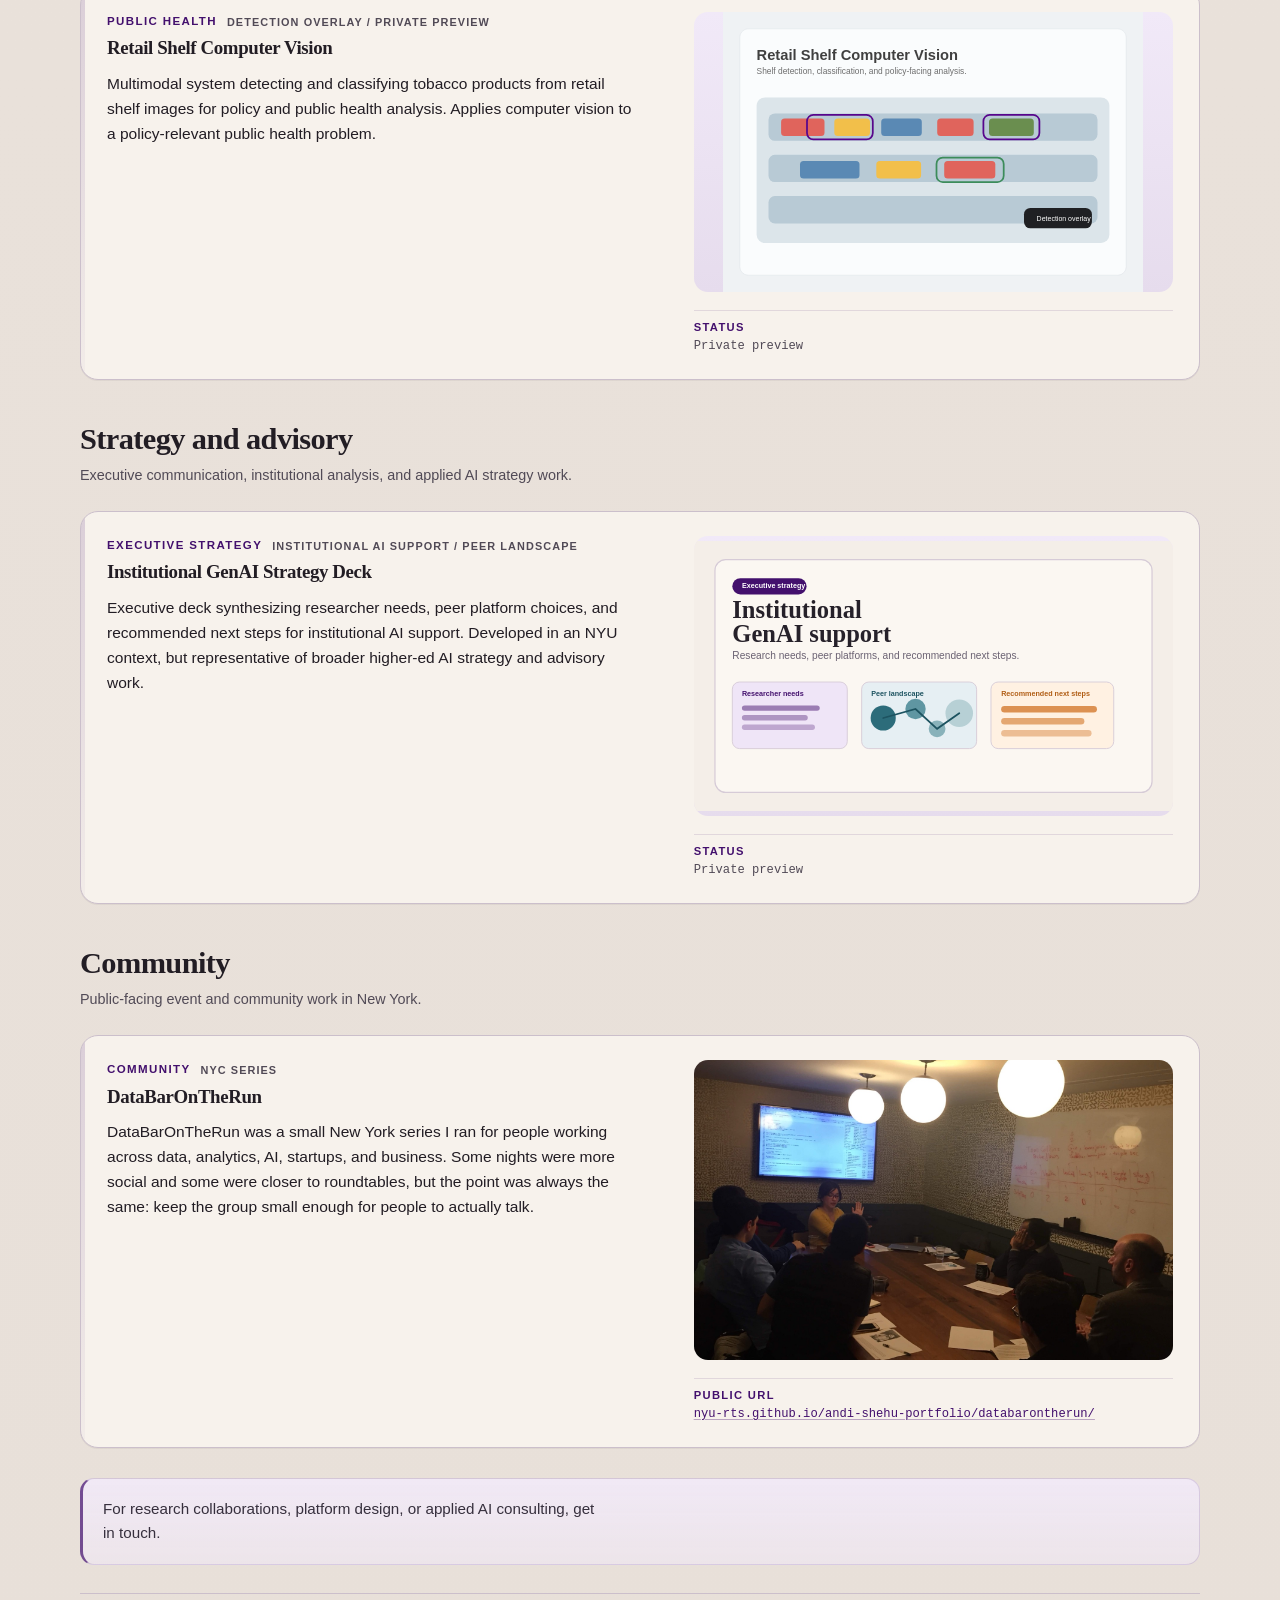
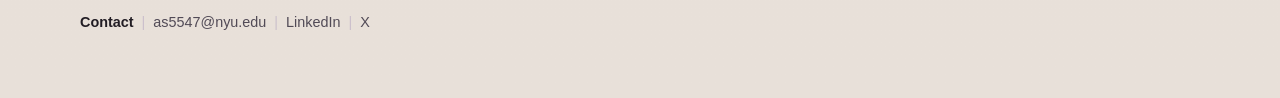
==== commit 50d8e596: "Refine DataBarOnTheRun text" ====
--- a/index.html
+++ b/index.html
@@ -472,9 +472,9 @@
 
         <section class="section" id="community">
           <div class="section-heading">
-            <h2 class="section-title">Community and convening</h2>
+            <h2 class="section-title">Community</h2>
             <p class="section-note">
-              Public-facing community work that brought practitioners, business leaders, and the broader data and AI network together in NYC.
+              Public-facing event and community work in New York.
             </p>
           </div>
 
@@ -489,19 +489,18 @@
               <div class="project-copy">
                 <div class="project-meta">
                   <div class="project-meta-line">
-                    <p class="project-type">Community leadership</p>
-                    <p class="project-visual-label">NYC gatherings / discussion-led format</p>
+                    <p class="project-type">Community</p>
+                    <p class="project-visual-label">NYC series</p>
                   </div>
                   <h3 class="project-name">DataBarOnTheRun</h3>
                 </div>
                 <div class="project-content">
                   <p class="project-summary">
-                    DataBarOnTheRun was an NYC community initiative built and run
-                    to bring together data practitioners, business leaders, and
-                    the broader AI community. The format blended social energy,
-                    small-group exchange, and hosted discussion to create a more
-                    memorable and connective event experience than a standard
-                    meetup.
+                    DataBarOnTheRun was a small New York series I ran for people
+                    working across data, analytics, AI, startups, and business.
+                    Some nights were more social and some were closer to
+                    roundtables, but the point was always the same: keep the
+                    group small enough for people to actually talk.
                   </p>
                 </div>
               </div>
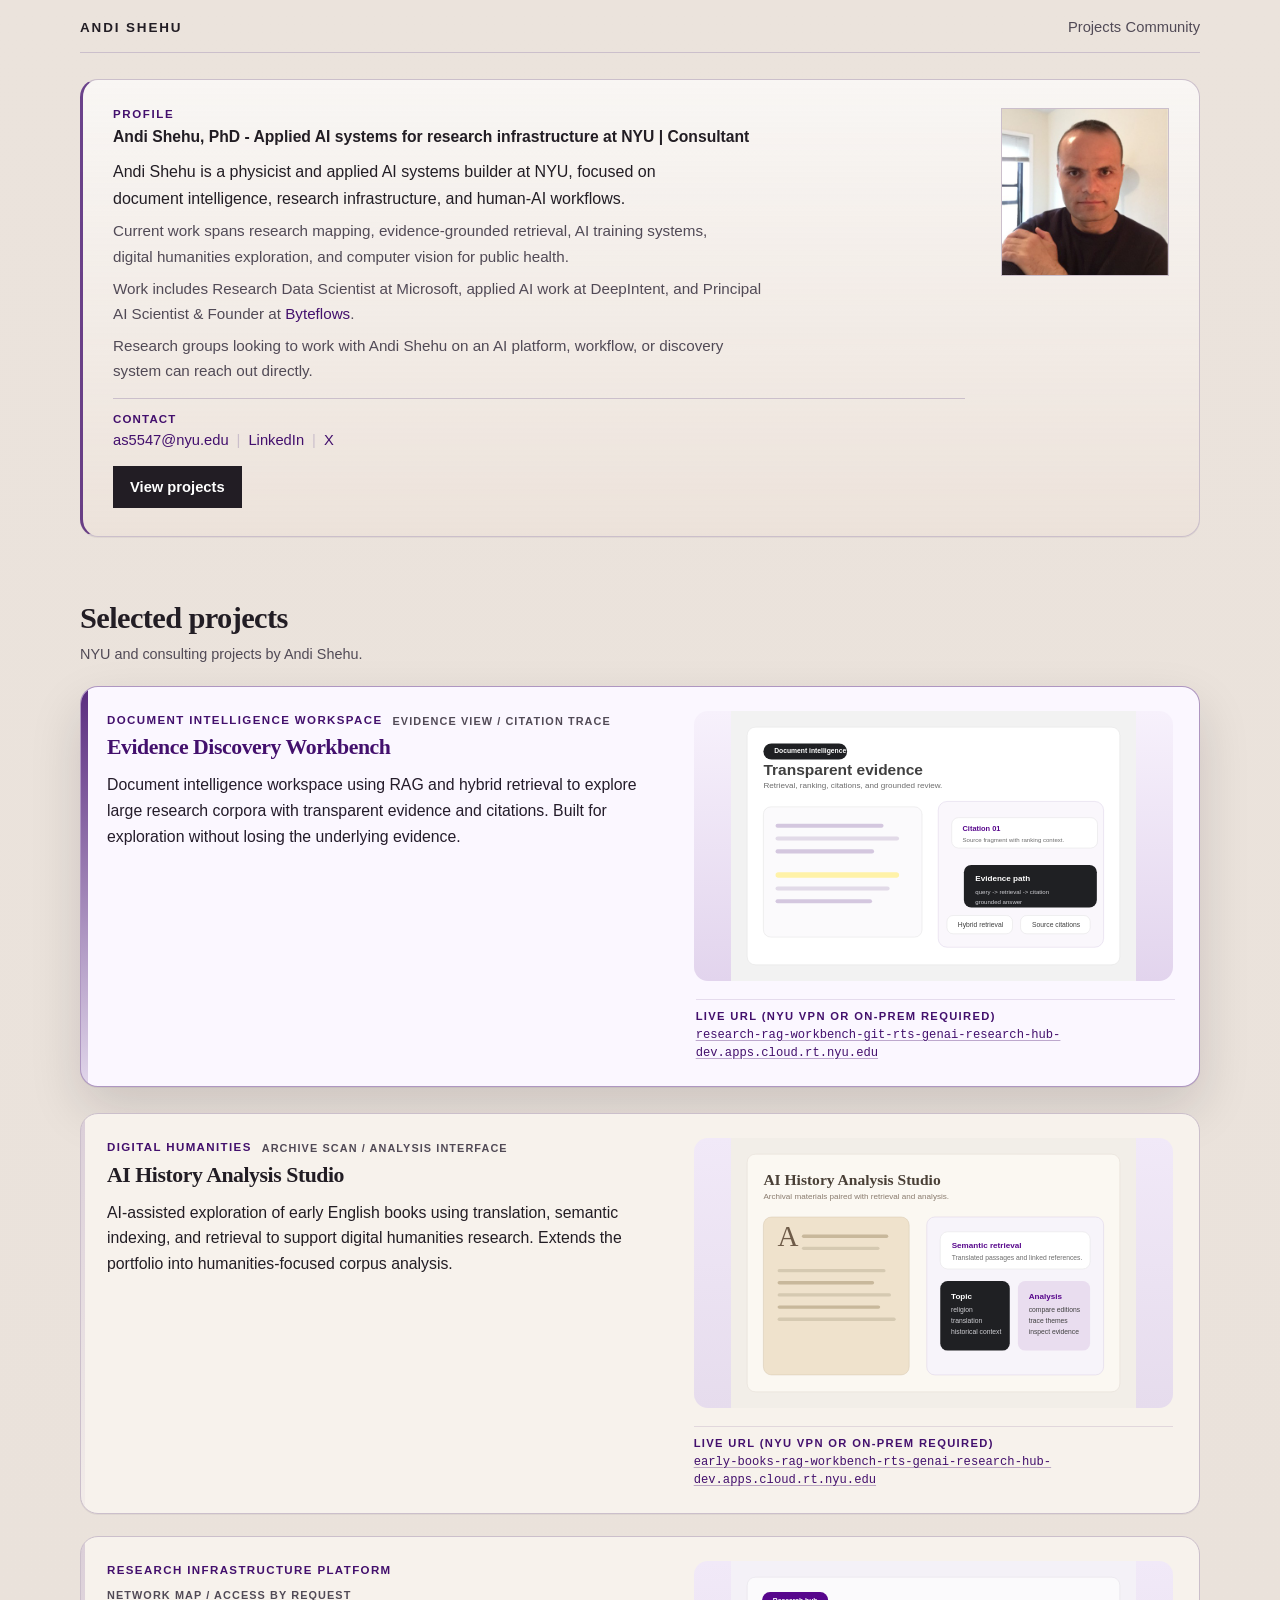
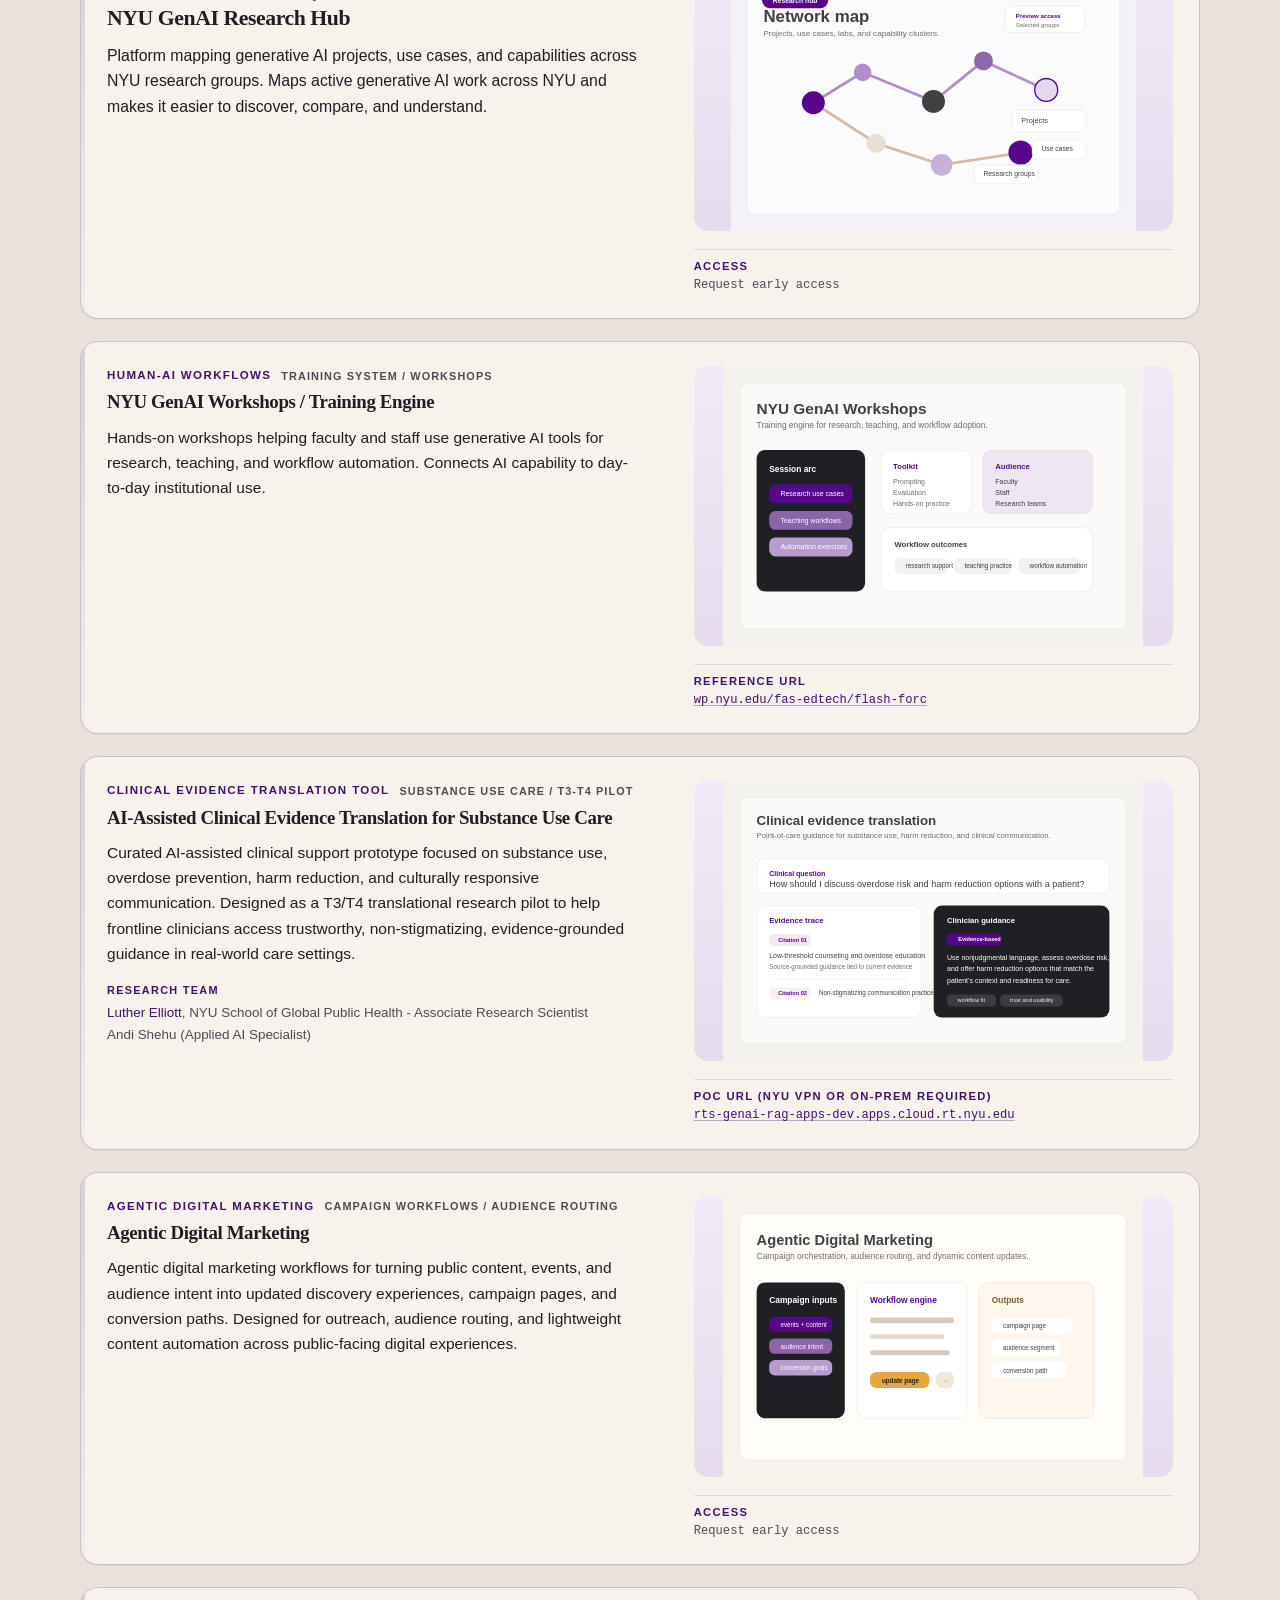
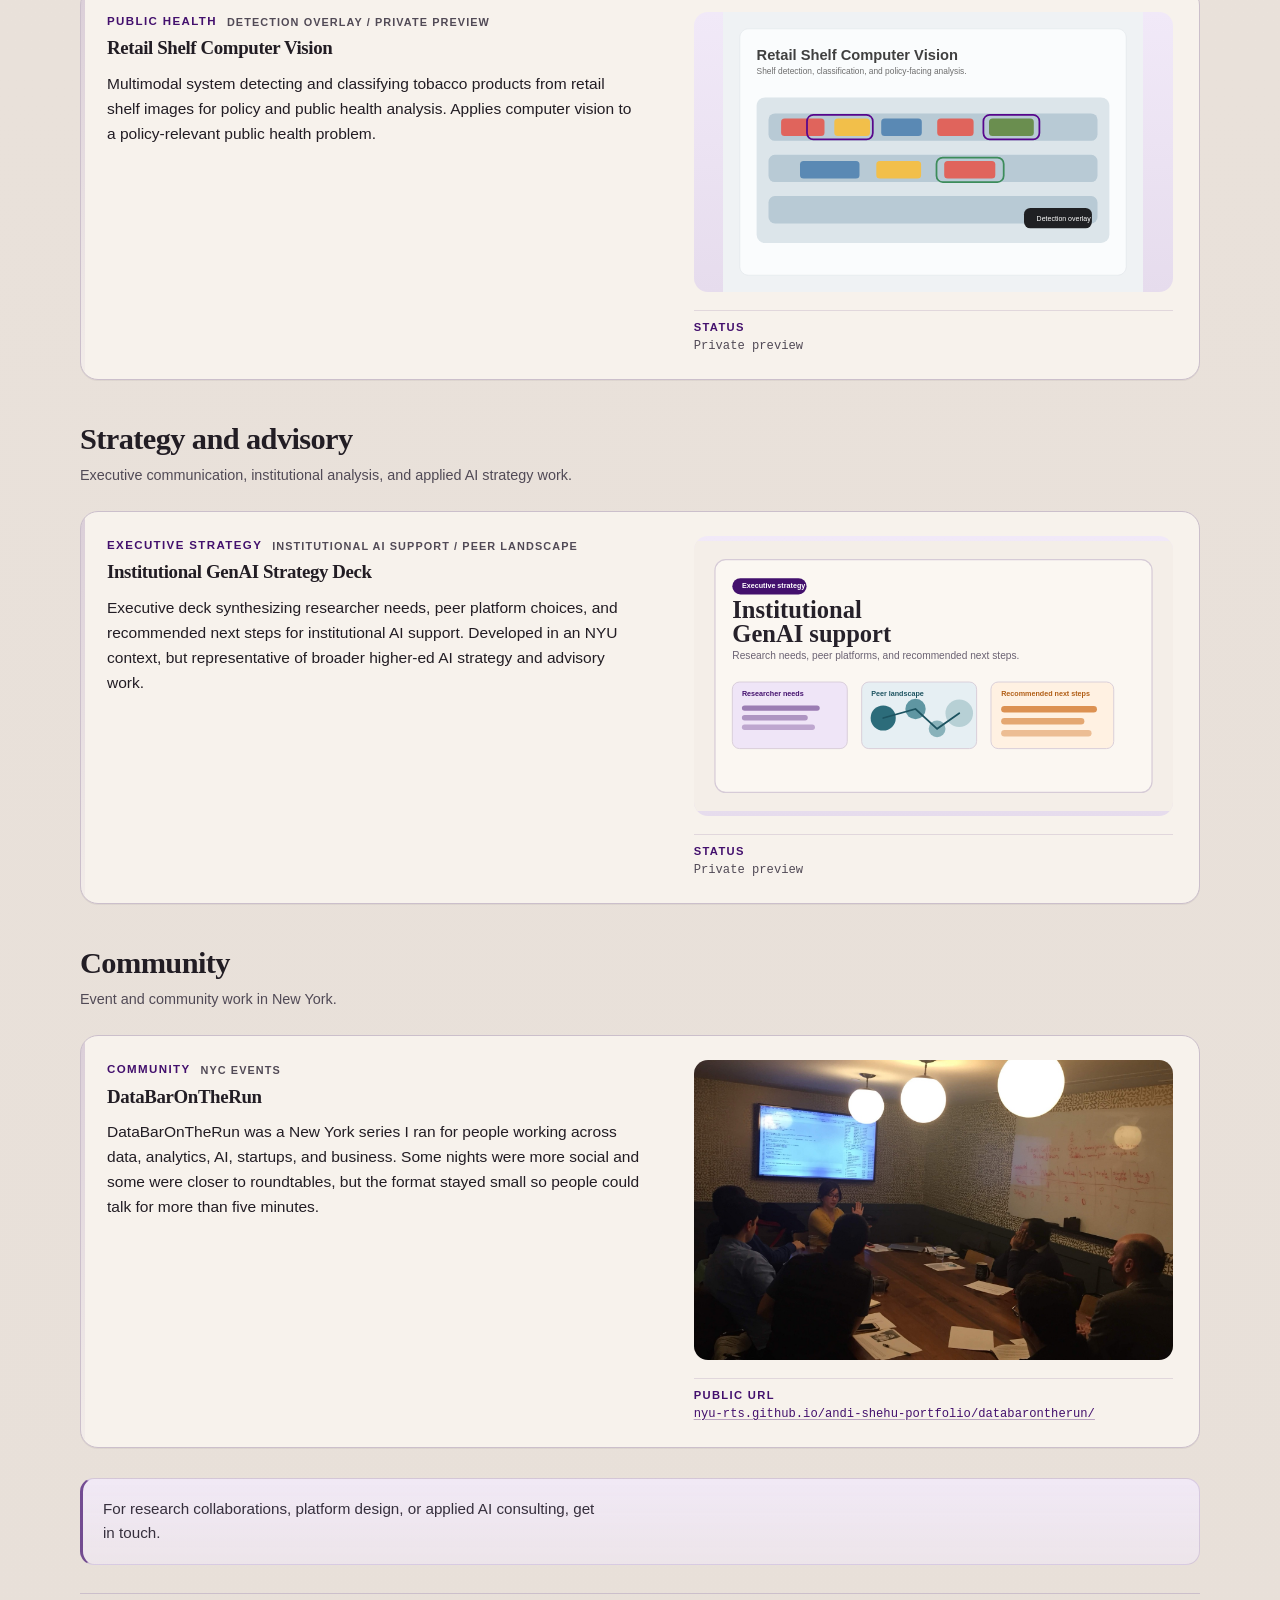
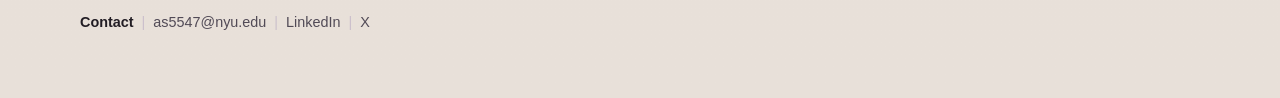
==== commit d258eb5d: "Tighten DataBarOnTheRun copy" ====
--- a/index.html
+++ b/index.html
@@ -474,7 +474,7 @@
           <div class="section-heading">
             <h2 class="section-title">Community</h2>
             <p class="section-note">
-              Public-facing event and community work in New York.
+              Event and community work in New York.
             </p>
           </div>
 
@@ -490,17 +490,17 @@
                 <div class="project-meta">
                   <div class="project-meta-line">
                     <p class="project-type">Community</p>
-                    <p class="project-visual-label">NYC series</p>
+                    <p class="project-visual-label">NYC events</p>
                   </div>
                   <h3 class="project-name">DataBarOnTheRun</h3>
                 </div>
                 <div class="project-content">
                   <p class="project-summary">
-                    DataBarOnTheRun was a small New York series I ran for people
+                    DataBarOnTheRun was a New York series I ran for people
                     working across data, analytics, AI, startups, and business.
                     Some nights were more social and some were closer to
-                    roundtables, but the point was always the same: keep the
-                    group small enough for people to actually talk.
+                    roundtables, but the format stayed small so people could
+                    talk for more than five minutes.
                   </p>
                 </div>
               </div>
